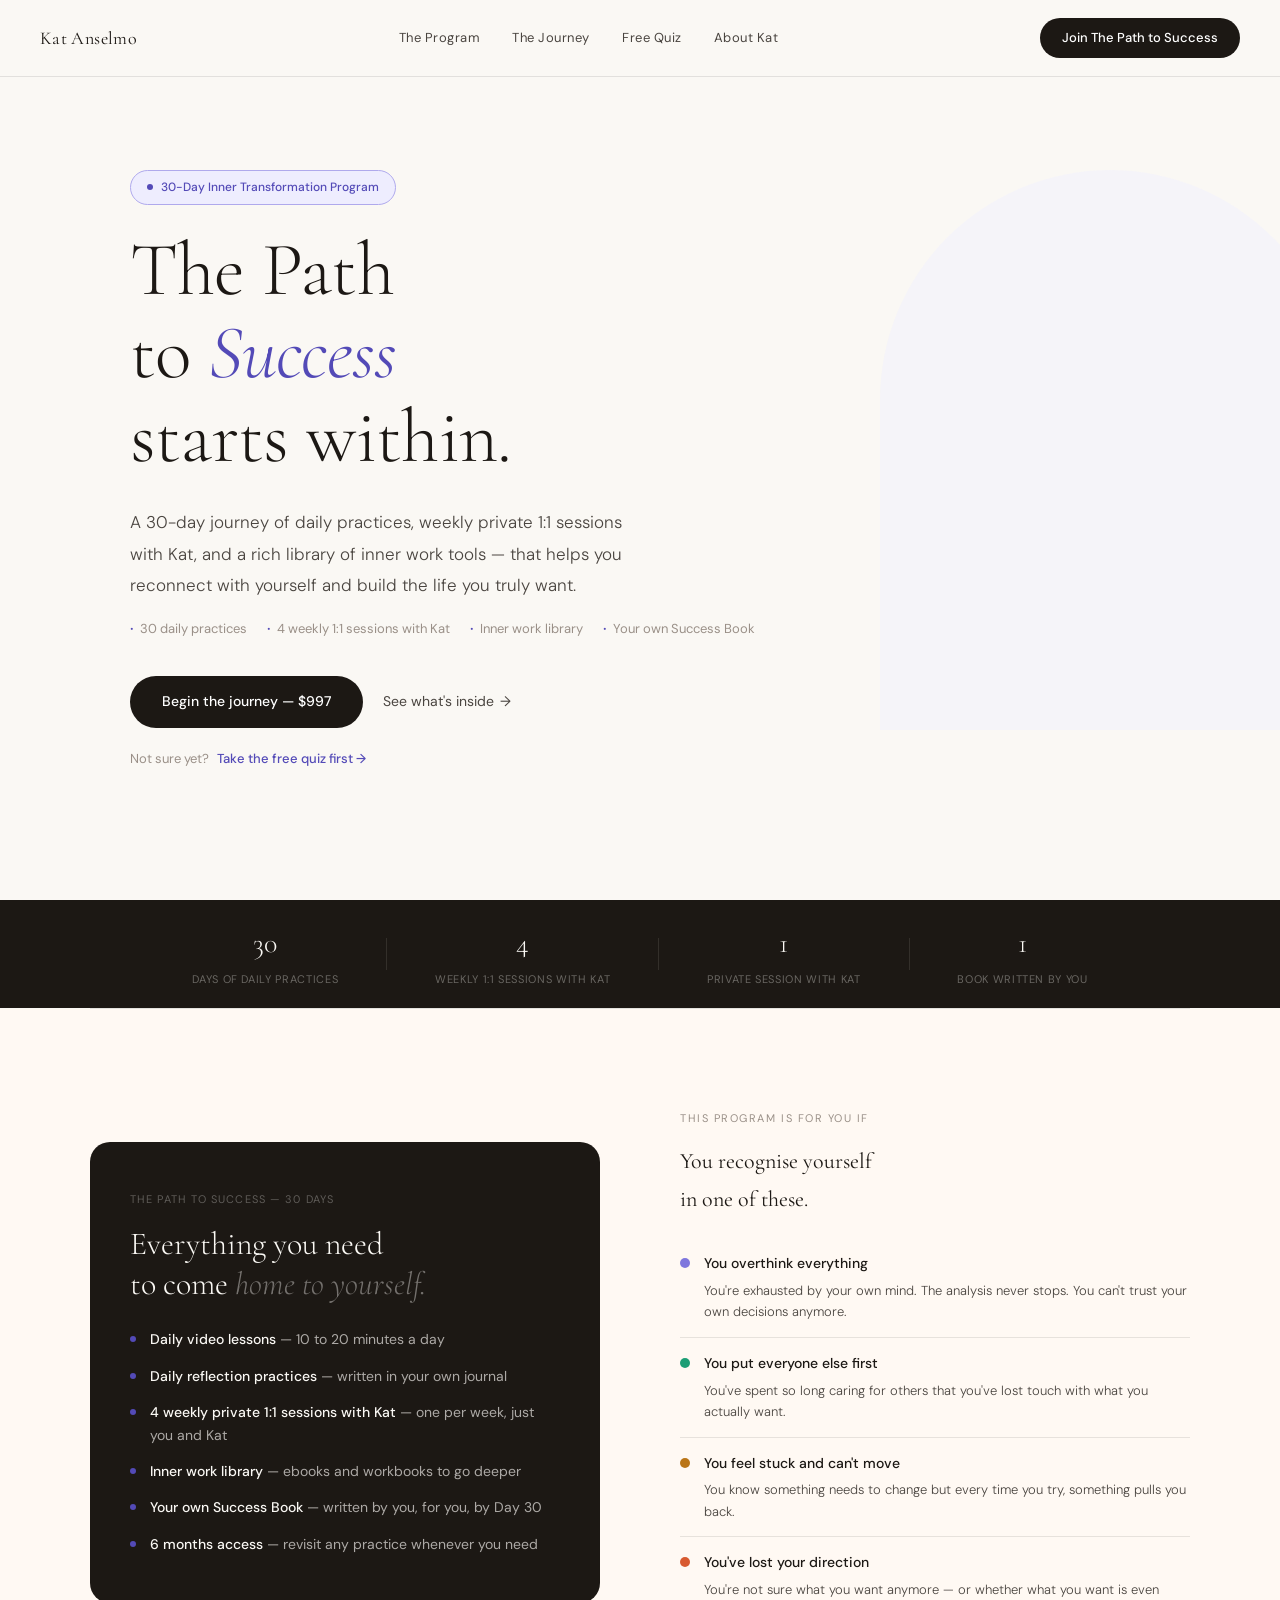
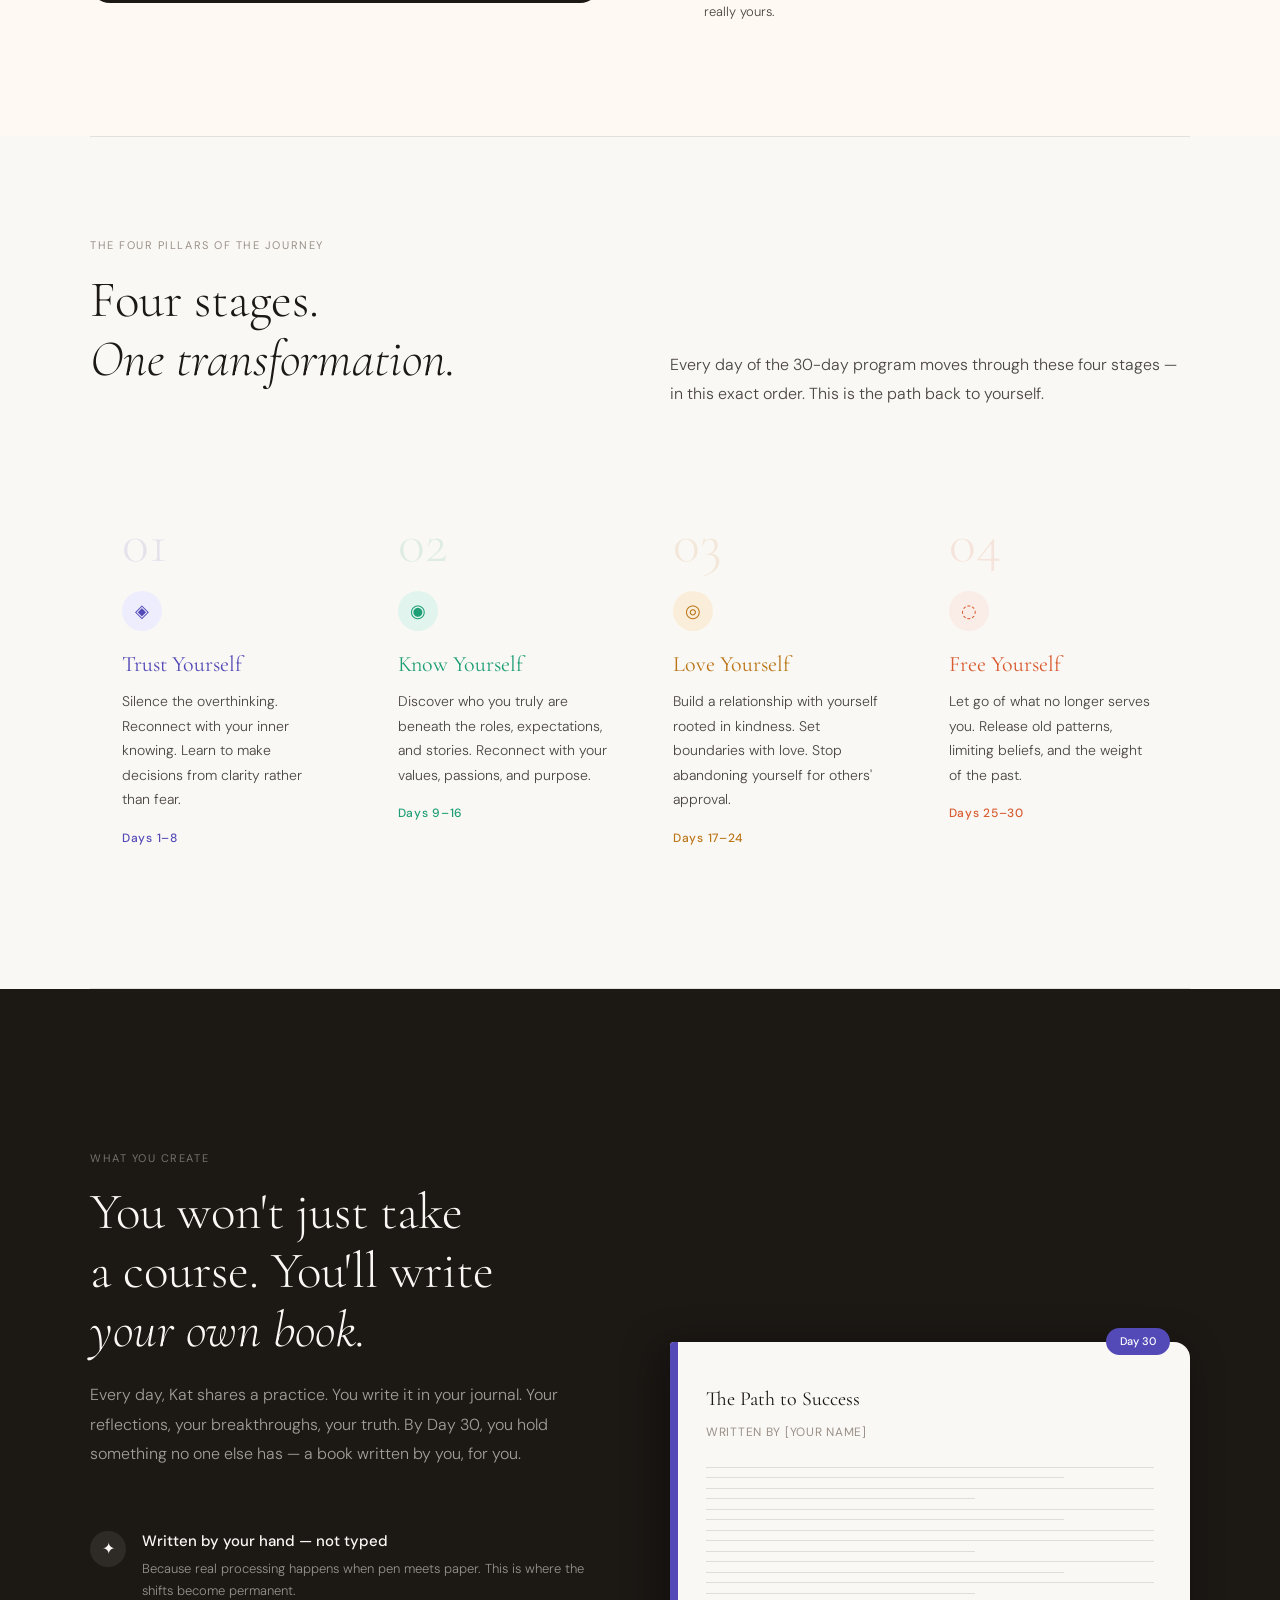
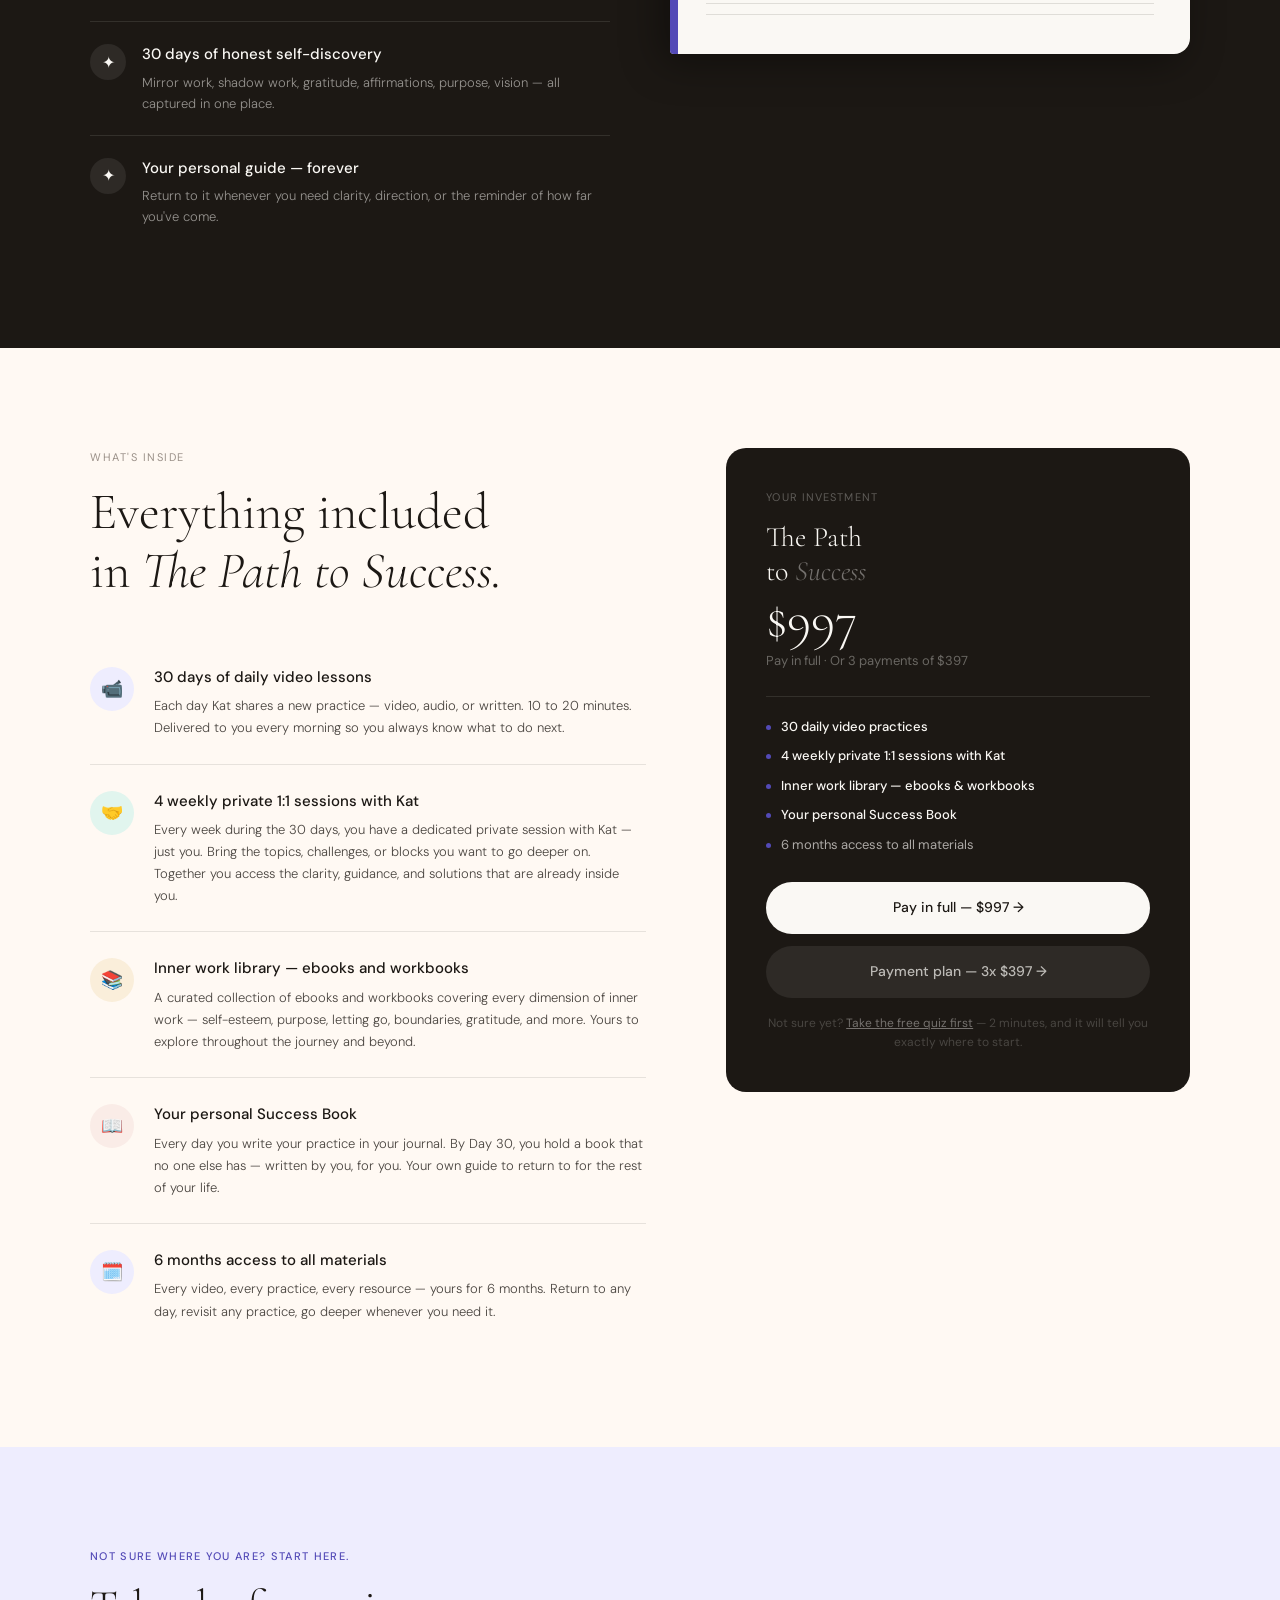
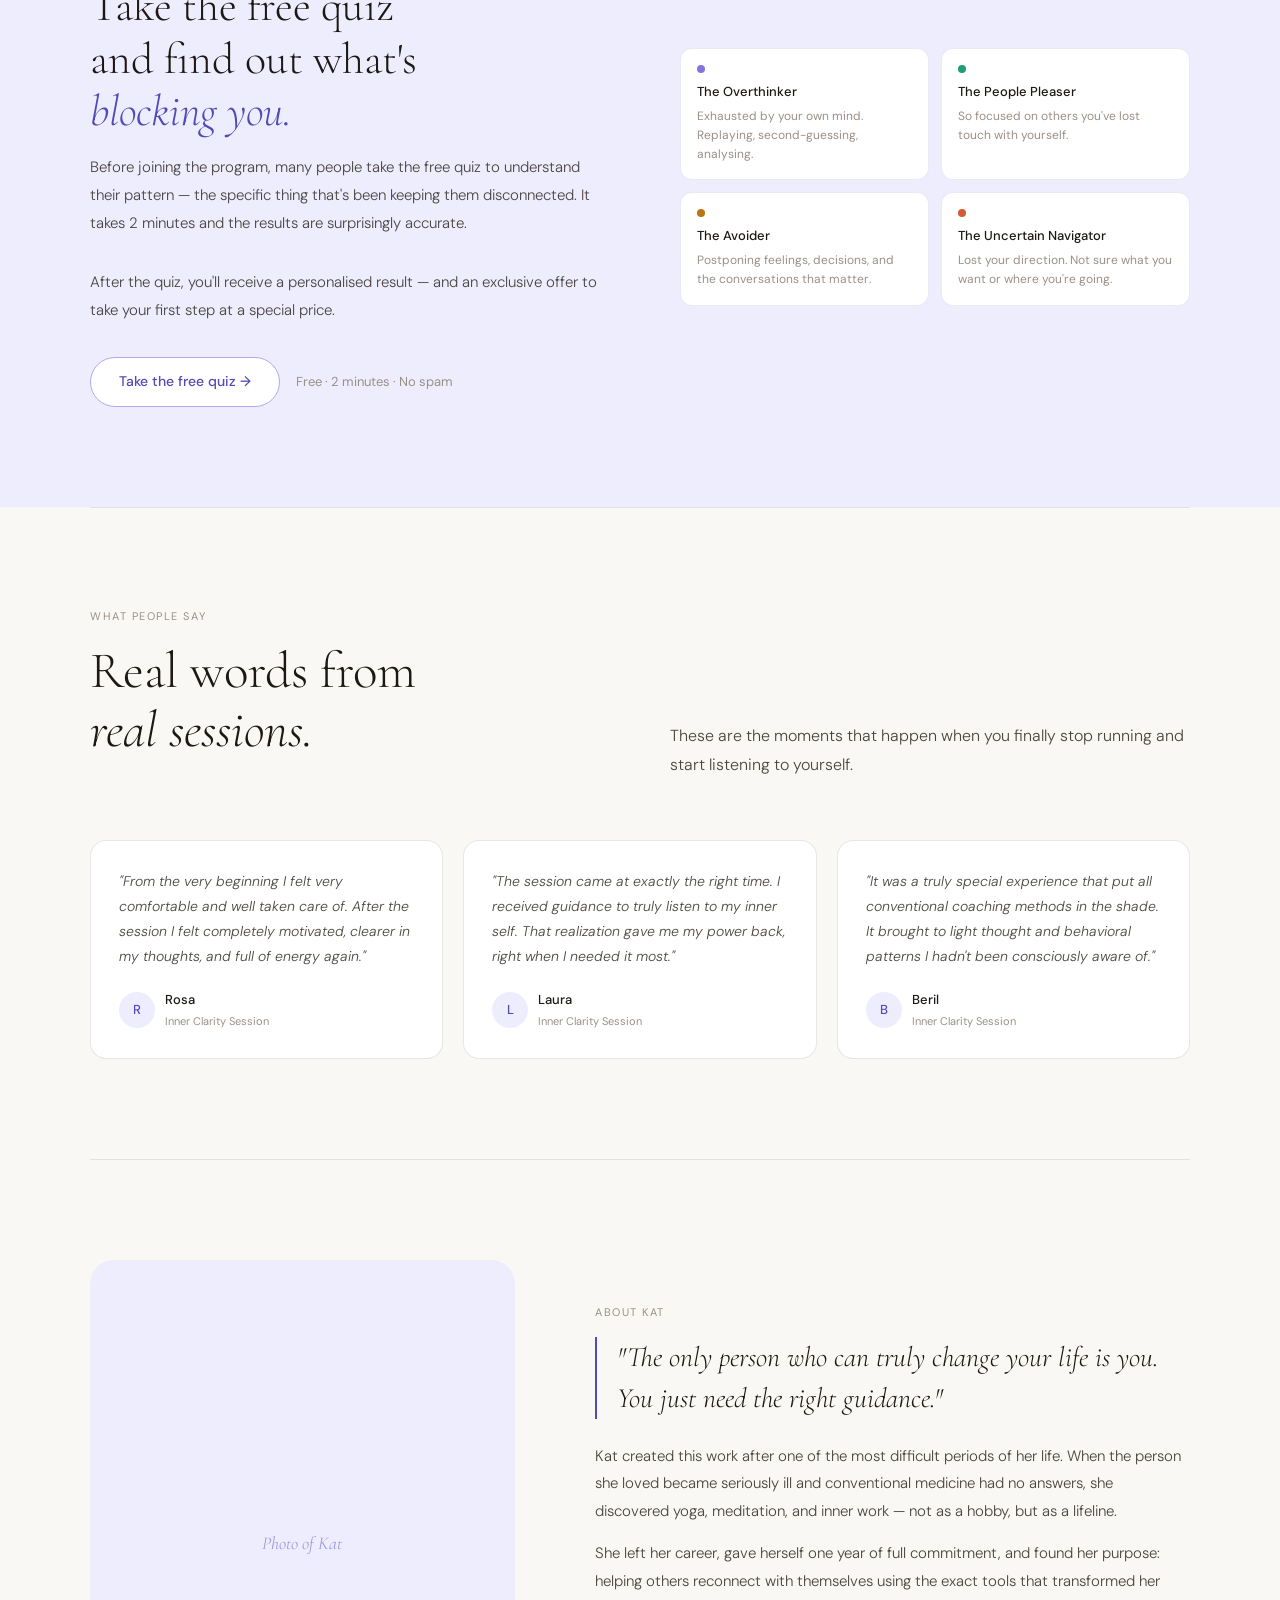
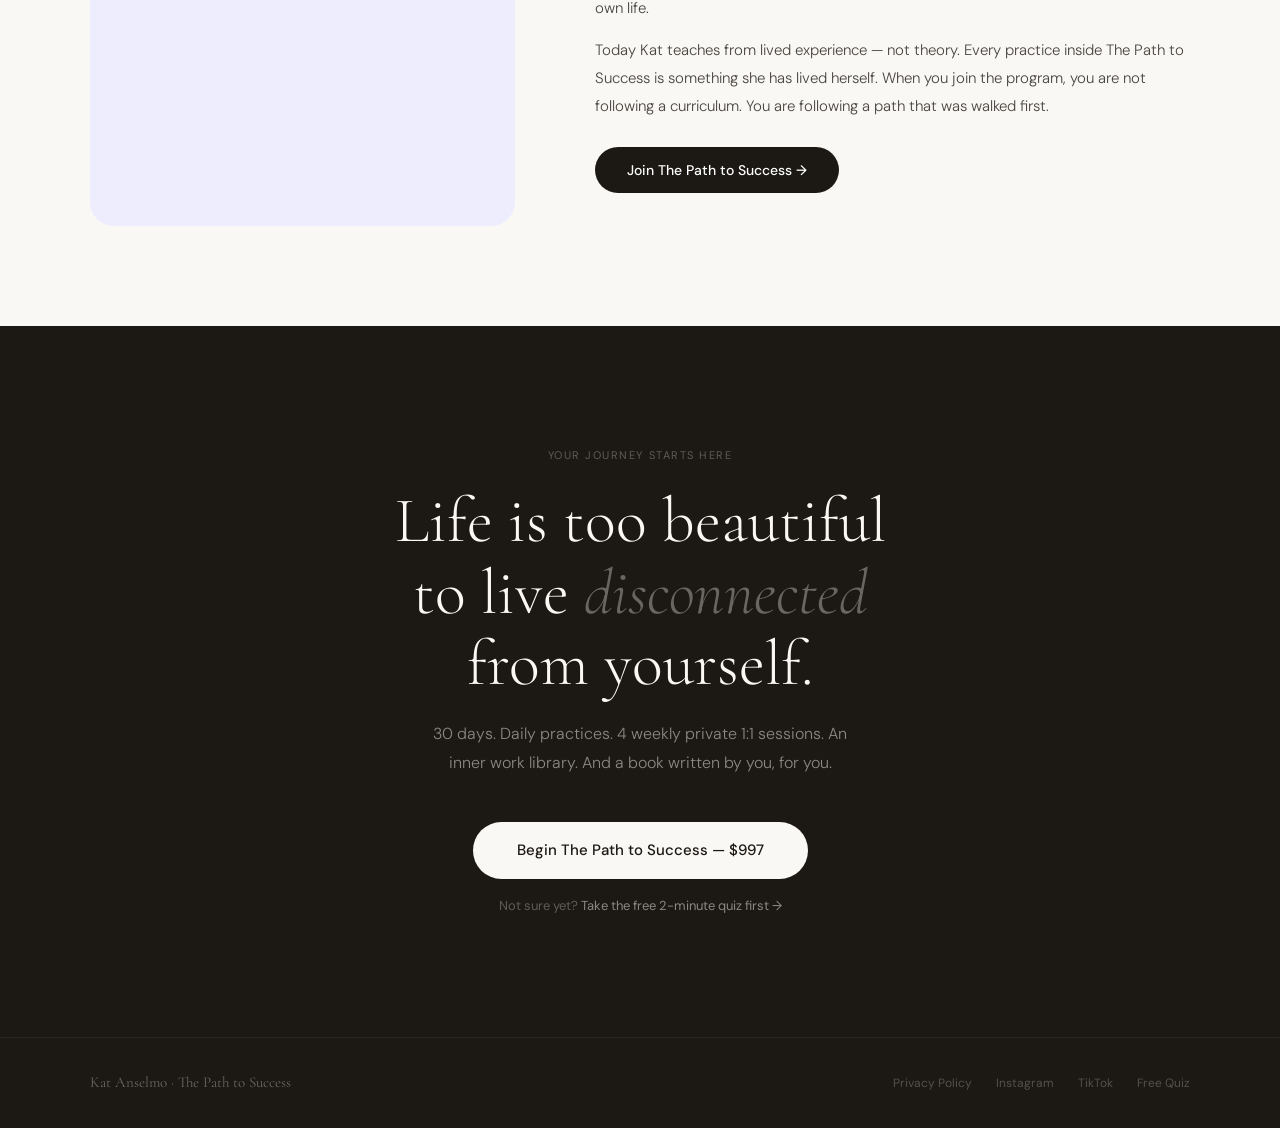
==== Old_index.html @ c8314bc5 "Rename index.html to Old_index.html" ====
<!DOCTYPE html>
<html lang="en">
<head>
<meta charset="utf-8">
<meta name="viewport" content="width=device-width, initial-scale=1">
<title>The Path to Success — 30-Day Inner Journey with Kat</title>
<link href="https://fonts.googleapis.com/css2?family=Cormorant+Garamond:ital,wght@0,300;0,400;0,500;1,300;1,400&family=DM+Sans:wght@300;400;500&display=swap" rel="stylesheet">
<style>
*, *::before, *::after { box-sizing: border-box; margin: 0; padding: 0; }

:root {
  --cream: #faf8f4;
  --warm-white: #fff9f3;
  --dark: #1c1814;
  --mid: #4a4540;
  --muted: #9a9088;
  --purple: #534AB7;
  --purple-light: #EEEDFE;
  --teal: #1D9E75;
  --teal-light: #E1F5EE;
  --amber: #BA7517;
  --amber-light: #FAEEDA;
  --coral: #D85A30;
  --coral-light: #FAECE7;
  --border: rgba(28,24,20,0.1);
  --serif: 'Cormorant Garamond', Georgia, serif;
  --sans: 'DM Sans', sans-serif;
}

html { scroll-behavior: smooth; }
body { font-family: var(--sans); background: var(--cream); color: var(--dark); line-height: 1.7; overflow-x: hidden; }

/* NAV */
nav { position: fixed; top: 0; left: 0; right: 0; z-index: 100; padding: 18px 40px; display: flex; align-items: center; justify-content: space-between; background: rgba(250,248,244,0.94); backdrop-filter: blur(12px); border-bottom: 0.5px solid var(--border); }
.nav-logo { font-family: var(--serif); font-size: 18px; font-weight: 400; color: var(--dark); text-decoration: none; letter-spacing: 0.02em; }
.nav-links { display: flex; align-items: center; gap: 32px; }
.nav-links a { font-size: 13px; color: var(--mid); text-decoration: none; letter-spacing: 0.04em; transition: color 0.2s; }
.nav-links a:hover { color: var(--dark); }
.nav-cta { font-size: 13px; font-weight: 500; color: #fff; background: var(--dark); padding: 9px 22px; border-radius: 50px; text-decoration: none; transition: background 0.2s; }
.nav-cta:hover { background: var(--mid); }

/* HERO — COURSE FIRST */
.hero { min-height: 100vh; display: flex; align-items: center; padding: 120px 40px 80px; max-width: 1100px; margin: 0 auto; position: relative; }
.hero-content { max-width: 640px; }
.hero-eyebrow { font-size: 12px; letter-spacing: 0.12em; text-transform: uppercase; color: var(--muted); margin-bottom: 24px; display: flex; align-items: center; gap: 10px; }
.hero-eyebrow::before { content: ''; display: block; width: 32px; height: 0.5px; background: var(--muted); }
.hero-course-tag { display: inline-flex; align-items: center; gap: 8px; background: var(--purple-light); border: 0.5px solid #AFA9EC; border-radius: 50px; padding: 6px 16px; font-size: 12px; font-weight: 500; color: var(--purple); margin-bottom: 24px; }
.hero-course-tag-dot { width: 6px; height: 6px; border-radius: 50%; background: var(--purple); }
.hero-headline { font-family: var(--serif); font-size: clamp(44px, 6vw, 76px); font-weight: 300; line-height: 1.1; color: var(--dark); margin-bottom: 28px; letter-spacing: -0.01em; }
.hero-headline em { font-style: italic; color: var(--purple); }
.hero-sub { font-size: 17px; color: var(--mid); line-height: 1.85; max-width: 500px; margin-bottom: 16px; font-weight: 300; }
.hero-course-details { display: flex; gap: 20px; flex-wrap: wrap; margin-bottom: 36px; }
.hero-detail { font-size: 13px; color: var(--muted); display: flex; align-items: center; gap: 6px; }
.hero-detail::before { content: '·'; color: var(--purple); font-size: 18px; line-height: 1; }
.hero-actions { display: flex; align-items: center; gap: 20px; flex-wrap: wrap; margin-bottom: 20px; }
.btn-primary { font-size: 14px; font-weight: 500; color: #fff; background: var(--dark); padding: 14px 32px; border-radius: 50px; text-decoration: none; transition: background 0.2s; }
.btn-primary:hover { background: var(--mid); }
.btn-ghost { font-size: 14px; color: var(--mid); text-decoration: none; display: flex; align-items: center; gap: 6px; }
.btn-ghost::after { content: '→'; transition: transform 0.2s; }
.btn-ghost:hover::after { transform: translateX(4px); }
.hero-quiz-nudge { font-size: 13px; color: var(--muted); display: flex; align-items: center; gap: 8px; }
.hero-quiz-nudge a { color: var(--purple); text-decoration: none; font-weight: 500; }
.hero-quiz-nudge a:hover { text-decoration: underline; }
.hero-float { position: absolute; right: -60px; top: 50%; transform: translateY(-50%); width: 460px; height: 560px; background: var(--purple-light); border-radius: 240px 240px 0 0; opacity: 0.4; pointer-events: none; }

/* SECTION BASE */
section { padding: 100px 40px; }
.container { max-width: 1100px; margin: 0 auto; }
.section-eyebrow { font-size: 11px; letter-spacing: 0.14em; text-transform: uppercase; color: var(--muted); margin-bottom: 16px; }
.section-title { font-family: var(--serif); font-size: clamp(32px, 4vw, 52px); font-weight: 300; line-height: 1.15; color: var(--dark); margin-bottom: 20px; }
.section-title em { font-style: italic; }
.section-intro { font-size: 16px; color: var(--mid); line-height: 1.85; max-width: 560px; font-weight: 300; }
.divider { height: 0.5px; background: var(--border); max-width: 1100px; margin: 0 auto; }

/* SOCIAL PROOF BAR */
.proof-bar { background: var(--dark); padding: 20px 40px; }
.proof-bar-inner { max-width: 1100px; margin: 0 auto; display: flex; align-items: center; justify-content: center; gap: 48px; flex-wrap: wrap; }
.proof-item { text-align: center; }
.proof-val { font-family: var(--serif); font-size: 28px; font-weight: 300; color: #faf8f4; }
.proof-label { font-size: 11px; color: rgba(250,248,244,0.35); letter-spacing: 0.06em; text-transform: uppercase; margin-top: 2px; }
.proof-divider { width: 0.5px; height: 32px; background: rgba(250,248,244,0.1); }

/* WHAT IS THE COURSE */
.course-intro { background: var(--warm-white); }
.course-intro-grid { display: grid; grid-template-columns: 1fr 1fr; gap: 80px; align-items: center; }
.course-intro-visual { background: var(--dark); border-radius: 20px; padding: 48px 40px; }
.civ-tag { font-size: 11px; letter-spacing: 0.1em; text-transform: uppercase; color: rgba(250,248,244,0.3); margin-bottom: 16px; }
.civ-title { font-family: var(--serif); font-size: 32px; font-weight: 300; color: #faf8f4; line-height: 1.25; margin-bottom: 24px; }
.civ-title em { font-style: italic; color: rgba(250,248,244,0.4); }
.civ-items { display: flex; flex-direction: column; gap: 14px; }
.civ-item { display: flex; gap: 14px; align-items: flex-start; }
.civ-dot { width: 6px; height: 6px; border-radius: 50%; background: var(--purple); margin-top: 8px; flex-shrink: 0; }
.civ-text { font-size: 14px; color: rgba(250,248,244,0.65); line-height: 1.6; }
.civ-text strong { color: #faf8f4; font-weight: 500; }
.course-intro-content { }
.course-for-title { font-family: var(--serif); font-size: 22px; font-weight: 400; margin-bottom: 20px; }
.for-item { display: flex; gap: 14px; padding: 14px 0; border-bottom: 0.5px solid var(--border); }
.for-item:last-child { border-bottom: none; }
.for-dot { width: 10px; height: 10px; border-radius: 50%; margin-top: 6px; flex-shrink: 0; }
.for-title { font-size: 14px; font-weight: 500; margin-bottom: 4px; }
.for-desc { font-size: 13px; color: var(--mid); line-height: 1.65; font-weight: 300; }

/* PILLARS */
.pillars { }
.pillars-header { display: grid; grid-template-columns: 1fr 1fr; gap: 60px; align-items: end; margin-bottom: 64px; }
.pillars-grid { display: grid; grid-template-columns: repeat(4, 1fr); gap: 2px; }
.pillar { padding: 40px 32px; position: relative; border-top: 2px solid transparent; transition: border-color 0.3s; cursor: default; }
.pillar:hover { border-top-color: currentColor; }
.pillar-number { font-family: var(--serif); font-size: 56px; font-weight: 300; opacity: 0.12; line-height: 1; margin-bottom: 20px; }
.pillar-icon { width: 40px; height: 40px; border-radius: 50%; display: flex; align-items: center; justify-content: center; margin-bottom: 20px; font-size: 18px; }
.pillar-title { font-family: var(--serif); font-size: 22px; font-weight: 400; margin-bottom: 12px; line-height: 1.2; }
.pillar-desc { font-size: 14px; color: var(--mid); line-height: 1.75; margin-bottom: 16px; font-weight: 300; }
.pillar-days { font-size: 12px; letter-spacing: 0.06em; font-weight: 500; }
.p1 { color: var(--purple); } .p1 .pillar-icon { background: var(--purple-light); }
.p2 { color: var(--teal); } .p2 .pillar-icon { background: var(--teal-light); }
.p3 { color: var(--amber); } .p3 .pillar-icon { background: var(--amber-light); }
.p4 { color: var(--coral); } .p4 .pillar-icon { background: var(--coral-light); }

/* JOURNAL */
.journal-section { background: var(--dark); color: var(--cream); }
.journal-section .section-title { color: var(--cream); }
.journal-section .section-intro { color: rgba(250,248,244,0.65); }
.journal-grid { display: grid; grid-template-columns: 1fr 1fr; gap: 60px; align-items: center; margin-top: 60px; }
.journal-book { background: var(--cream); border-radius: 4px 16px 16px 4px; padding: 40px 36px; box-shadow: -8px 8px 40px rgba(0,0,0,0.4); position: relative; }
.journal-book::before { content: ''; position: absolute; left: 0; top: 0; bottom: 0; width: 8px; background: var(--purple); border-radius: 4px 0 0 4px; }
.journal-book-title { font-family: var(--serif); font-size: 20px; color: var(--dark); margin-bottom: 6px; }
.journal-book-sub { font-size: 12px; color: var(--muted); letter-spacing: 0.06em; text-transform: uppercase; margin-bottom: 24px; }
.journal-lines { display: flex; flex-direction: column; gap: 10px; }
.journal-line { height: 0.5px; background: rgba(28,24,20,0.12); }
.journal-line.short { width: 60%; }
.journal-line.medium { width: 80%; }
.journal-day-tag { position: absolute; top: -14px; right: 20px; background: var(--purple); color: #fff; font-size: 11px; font-weight: 500; padding: 4px 14px; border-radius: 20px; }
.journal-feature { display: flex; gap: 16px; padding: 20px 0; border-bottom: 0.5px solid rgba(250,248,244,0.1); }
.journal-feature:last-child { border-bottom: none; }
.journal-feat-icon { width: 36px; height: 36px; border-radius: 50%; background: rgba(250,248,244,0.08); display: flex; align-items: center; justify-content: center; font-size: 16px; flex-shrink: 0; margin-top: 2px; }
.journal-feat-title { font-size: 15px; font-weight: 500; color: var(--cream); margin-bottom: 4px; }
.journal-feat-desc { font-size: 13px; color: rgba(250,248,244,0.55); line-height: 1.65; font-weight: 300; }

/* COURSE DETAILS — MAIN OFFER */
.course-details { background: var(--warm-white); }
.course-details-grid { display: grid; grid-template-columns: 1.2fr 1fr; gap: 80px; align-items: start; }
.course-features { display: flex; flex-direction: column; gap: 0; }
.cf-item { display: flex; gap: 20px; padding: 24px 0; border-bottom: 0.5px solid var(--border); }
.cf-item:last-child { border-bottom: none; }
.cf-icon { width: 44px; height: 44px; border-radius: 50%; display: flex; align-items: center; justify-content: center; font-size: 18px; flex-shrink: 0; margin-top: 2px; }
.cf-title { font-size: 15px; font-weight: 500; margin-bottom: 5px; }
.cf-desc { font-size: 13px; color: var(--mid); line-height: 1.7; font-weight: 300; }
.course-purchase { position: sticky; top: 100px; }
.purchase-card { background: var(--dark); color: #faf8f4; border-radius: 20px; padding: 40px; }
.pc-eyebrow { font-size: 11px; letter-spacing: 0.1em; text-transform: uppercase; color: rgba(250,248,244,0.3); margin-bottom: 14px; }
.pc-name { font-family: var(--serif); font-size: 28px; font-weight: 300; color: #faf8f4; margin-bottom: 6px; line-height: 1.2; }
.pc-name em { font-style: italic; color: rgba(250,248,244,0.4); }
.pc-price { font-family: var(--serif); font-size: 52px; font-weight: 300; color: #faf8f4; line-height: 1; margin-bottom: 4px; }
.pc-price-note { font-size: 13px; color: rgba(250,248,244,0.35); margin-bottom: 24px; }
.pc-divider { height: 0.5px; background: rgba(250,248,244,0.1); margin-bottom: 20px; }
.pc-includes { display: flex; flex-direction: column; gap: 10px; margin-bottom: 28px; }
.pc-item { display: flex; gap: 10px; align-items: flex-start; }
.pc-dot { width: 5px; height: 5px; border-radius: 50%; background: var(--purple); margin-top: 8px; flex-shrink: 0; }
.pc-item-text { font-size: 13px; color: rgba(250,248,244,0.65); line-height: 1.5; }
.pc-item-text strong { color: #faf8f4; font-weight: 500; }
.pc-btn { display: block; text-align: center; font-size: 14px; font-weight: 500; color: var(--dark); background: var(--cream); padding: 14px 20px; border-radius: 50px; text-decoration: none; transition: background 0.2s; margin-bottom: 12px; }
.pc-btn:hover { background: #f0ede8; }
.pc-note { font-size: 12px; color: rgba(250,248,244,0.2); text-align: center; line-height: 1.6; }

/* QUIZ — SUPPORTING ROLE */
.quiz-section { background: var(--purple-light); }
.quiz-inner { display: grid; grid-template-columns: 1fr 1fr; gap: 80px; align-items: center; }
.quiz-content { }
.quiz-tag { font-size: 11px; letter-spacing: 0.12em; text-transform: uppercase; color: var(--purple); font-weight: 500; margin-bottom: 14px; }
.quiz-title { font-family: var(--serif); font-size: clamp(28px, 3.5vw, 44px); font-weight: 300; line-height: 1.2; color: var(--dark); margin-bottom: 16px; }
.quiz-title em { font-style: italic; color: var(--purple); }
.quiz-desc { font-size: 15px; color: var(--mid); line-height: 1.85; font-weight: 300; margin-bottom: 32px; }
.quiz-types { display: grid; grid-template-columns: 1fr 1fr; gap: 12px; }
.quiz-type { background: #fff; border-radius: 12px; padding: 16px; border: 0.5px solid rgba(83,74,183,0.12); }
.qt-dot { width: 8px; height: 8px; border-radius: 50%; margin-bottom: 8px; }
.qt-title { font-size: 13px; font-weight: 500; margin-bottom: 4px; }
.qt-desc { font-size: 12px; color: var(--muted); line-height: 1.55; }
.quiz-cta-row { display: flex; align-items: center; gap: 16px; margin-top: 32px; flex-wrap: wrap; }
.btn-quiz { font-size: 14px; font-weight: 500; color: var(--purple); background: #fff; padding: 12px 28px; border-radius: 50px; text-decoration: none; border: 0.5px solid #AFA9EC; transition: background 0.2s; }
.btn-quiz:hover { background: var(--purple-light); }
.quiz-note { font-size: 13px; color: var(--muted); }

/* TESTIMONIALS */
.testimonials { }
.testi-header { display: grid; grid-template-columns: 1fr 1fr; gap: 60px; align-items: end; margin-bottom: 60px; }
.testi-grid { display: grid; grid-template-columns: repeat(3, 1fr); gap: 20px; }
.testi { background: #fff; border-radius: 16px; padding: 28px; border: 0.5px solid var(--border); }
.testi-text { font-size: 14px; color: var(--mid); line-height: 1.8; font-weight: 300; margin-bottom: 20px; font-style: italic; }
.testi-author { display: flex; align-items: center; gap: 10px; }
.testi-avatar { width: 36px; height: 36px; border-radius: 50%; background: var(--purple-light); display: flex; align-items: center; justify-content: center; font-size: 13px; font-weight: 500; color: var(--purple); flex-shrink: 0; }
.testi-name { font-size: 13px; font-weight: 500; color: var(--dark); }
.testi-detail { font-size: 11px; color: var(--muted); }

/* ABOUT */
.about-grid { display: grid; grid-template-columns: 1fr 1.4fr; gap: 80px; align-items: center; }
.about-img-placeholder { background: var(--purple-light); border-radius: 24px; aspect-ratio: 3/4; display: flex; align-items: center; justify-content: center; }
.about-img-text { font-family: var(--serif); font-size: 18px; color: var(--purple); opacity: 0.5; font-style: italic; }
.about-quote { font-family: var(--serif); font-size: clamp(20px, 2.5vw, 28px); font-weight: 300; font-style: italic; line-height: 1.45; color: var(--dark); margin-bottom: 24px; padding-left: 20px; border-left: 2px solid var(--purple); }
.about-body { font-size: 15px; color: var(--mid); line-height: 1.85; font-weight: 300; margin-bottom: 14px; }

/* FINAL CTA */
.final-cta { background: var(--dark); text-align: center; padding: 120px 40px; }
.final-cta-eyebrow { font-size: 11px; letter-spacing: 0.14em; text-transform: uppercase; color: rgba(250,248,244,0.3); margin-bottom: 20px; }
.final-cta-title { font-family: var(--serif); font-size: clamp(36px, 5vw, 68px); font-weight: 300; line-height: 1.12; color: var(--cream); margin-bottom: 20px; }
.final-cta-title em { font-style: italic; color: rgba(250,248,244,0.35); }
.final-cta-sub { font-size: 16px; color: rgba(250,248,244,0.5); max-width: 440px; margin: 0 auto 44px; line-height: 1.8; font-weight: 300; }
.btn-cream { display: inline-block; font-size: 15px; font-weight: 500; color: var(--dark); background: var(--cream); padding: 16px 44px; border-radius: 50px; text-decoration: none; transition: background 0.2s; }
.btn-cream:hover { background: #f0ede8; }
.final-quiz-link { font-size: 13px; color: rgba(250,248,244,0.3); margin-top: 16px; }
.final-quiz-link a { color: rgba(250,248,244,0.5); text-decoration: none; }
.final-quiz-link a:hover { color: rgba(250,248,244,0.7); }

/* FOOTER */
footer { background: var(--dark); border-top: 0.5px solid rgba(250,248,244,0.06); padding: 32px 40px; }
.footer-inner { max-width: 1100px; margin: 0 auto; display: flex; align-items: center; justify-content: space-between; flex-wrap: wrap; gap: 16px; }
.footer-logo { font-family: var(--serif); font-size: 15px; color: rgba(250,248,244,0.35); }
.footer-links { display: flex; gap: 24px; }
.footer-links a { font-size: 12px; color: rgba(250,248,244,0.25); text-decoration: none; transition: color 0.2s; }
.footer-links a:hover { color: rgba(250,248,244,0.5); }

/* ANIMATIONS */
@keyframes fadeUp { from { opacity: 0; transform: translateY(20px); } to { opacity: 1; transform: translateY(0); } }
.hero-course-tag { animation: fadeUp 0.5s ease 0.1s both; }
.hero-headline { animation: fadeUp 0.6s ease 0.2s both; }
.hero-sub { animation: fadeUp 0.6s ease 0.3s both; }
.hero-course-details { animation: fadeUp 0.6s ease 0.35s both; }
.hero-actions { animation: fadeUp 0.6s ease 0.4s both; }
.hero-quiz-nudge { animation: fadeUp 0.6s ease 0.45s both; }

@media (max-width: 900px) {
  nav { padding: 14px 20px; }
  .nav-links { display: none; }
  section { padding: 70px 20px; }
  .hero { padding: 100px 20px 60px; }
  .hero-float { display: none; }
  .course-intro-grid, .journal-grid, .pillars-header, .course-details-grid, .quiz-inner, .testi-header, .about-grid { grid-template-columns: 1fr; gap: 40px; }
  .pillars-grid { grid-template-columns: 1fr 1fr; }
  .testi-grid { grid-template-columns: 1fr; }
  .course-purchase { position: static; }
  .proof-bar-inner { gap: 24px; }
  .proof-divider { display: none; }
}
</style>
</head>
<body>

<!-- NAV -->
<nav>
  <a href="#" class="nav-logo">Kat Anselmo</a>
  <div class="nav-links">
    <a href="#course">The Program</a>
    <a href="#pillars">The Journey</a>
    <a href="#quiz">Free Quiz</a>
    <a href="#about">About Kat</a>
  </div>
  <a href="https://payhip.com/b/zwPqE" class="nav-cta">Join The Path to Success</a>
</nav>

<!-- HERO — COURSE IS THE STAR -->
<section style="padding:0; position:relative; overflow:hidden;">
  <div class="hero-float"></div>
  <div class="hero">
    <div class="hero-content">
      <div class="hero-course-tag">
        <div class="hero-course-tag-dot"></div>
        30-Day Inner Transformation Program
      </div>
      <h1 class="hero-headline">
        The Path<br>to <em>Success</em><br>starts within.
      </h1>
      <p class="hero-sub">A 30-day journey of daily practices, weekly private 1:1 sessions with Kat, and a rich library of inner work tools — that helps you reconnect with yourself and build the life you truly want.</p>
      <div class="hero-course-details">
        <span class="hero-detail">30 daily practices</span>
        <span class="hero-detail">4 weekly 1:1 sessions with Kat</span>
        <span class="hero-detail">Inner work library</span>
        <span class="hero-detail">Your own Success Book</span>
      </div>
      <div class="hero-actions">
        <a href="https://payhip.com/b/zwPqE" class="btn-primary">Begin the journey — $997</a>
        <a href="#course" class="btn-ghost">See what's inside</a>
      </div>
      <div class="hero-quiz-nudge">
        Not sure yet? <a href="https://www.KatsYoga.com/quiz">Take the free quiz first →</a>
      </div>
    </div>
  </div>
</section>

<!-- SOCIAL PROOF BAR -->
<div class="proof-bar">
  <div class="proof-bar-inner">
    <div class="proof-item">
      <div class="proof-val">30</div>
      <div class="proof-label">Days of daily practices</div>
    </div>
    <div class="proof-divider"></div>
    <div class="proof-item">
      <div class="proof-val">4</div>
      <div class="proof-label">Weekly 1:1 sessions with Kat</div>
    </div>
    <div class="proof-divider"></div>
    <div class="proof-item">
      <div class="proof-val">1</div>
      <div class="proof-label">Private session with Kat</div>
    </div>
    <div class="proof-divider"></div>
    <div class="proof-item">
      <div class="proof-val">1</div>
      <div class="proof-label">Book written by you</div>
    </div>
  </div>
</div>

<div class="divider"></div>

<!-- WHAT IS THIS COURSE -->
<section class="course-intro" id="course">
  <div class="container">
    <div class="course-intro-grid">
      <div class="course-intro-visual">
        <div class="civ-tag">The Path to Success — 30 days</div>
        <div class="civ-title">Everything you need<br>to come <em>home to yourself.</em></div>
        <div class="civ-items">
          <div class="civ-item"><div class="civ-dot"></div><div class="civ-text"><strong>Daily video lessons</strong> — 10 to 20 minutes a day</div></div>
          <div class="civ-item"><div class="civ-dot"></div><div class="civ-text"><strong>Daily reflection practices</strong> — written in your own journal</div></div>
          <div class="civ-item"><div class="civ-dot"></div><div class="civ-text"><strong>4 weekly private 1:1 sessions with Kat</strong> — one per week, just you and Kat</div></div>
          <div class="civ-item"><div class="civ-dot"></div><div class="civ-text"><strong>Inner work library</strong> — ebooks and workbooks to go deeper</div></div>
          <div class="civ-item"><div class="civ-dot"></div><div class="civ-text"><strong>Your own Success Book</strong> — written by you, for you, by Day 30</div></div>
          <div class="civ-item"><div class="civ-dot"></div><div class="civ-text"><strong>6 months access</strong> — revisit any practice whenever you need</div></div>
        </div>
      </div>
      <div class="course-intro-content">
        <div class="section-eyebrow">This program is for you if</div>
        <div class="course-for-title">You recognise yourself<br>in one of these.</div>
        <div class="for-item">
          <div class="for-dot" style="background:#7F77DD"></div>
          <div>
            <div class="for-title">You overthink everything</div>
            <div class="for-desc">You're exhausted by your own mind. The analysis never stops. You can't trust your own decisions anymore.</div>
          </div>
        </div>
        <div class="for-item">
          <div class="for-dot" style="background:#1D9E75"></div>
          <div>
            <div class="for-title">You put everyone else first</div>
            <div class="for-desc">You've spent so long caring for others that you've lost touch with what you actually want.</div>
          </div>
        </div>
        <div class="for-item">
          <div class="for-dot" style="background:#BA7517"></div>
          <div>
            <div class="for-title">You feel stuck and can't move</div>
            <div class="for-desc">You know something needs to change but every time you try, something pulls you back.</div>
          </div>
        </div>
        <div class="for-item">
          <div class="for-dot" style="background:#D85A30"></div>
          <div>
            <div class="for-title">You've lost your direction</div>
            <div class="for-desc">You're not sure what you want anymore — or whether what you want is even really yours.</div>
          </div>
        </div>
      </div>
    </div>
  </div>
</section>

<div class="divider"></div>

<!-- PILLARS -->
<section id="pillars">
  <div class="container">
    <div class="pillars-header">
      <div>
        <div class="section-eyebrow">The four pillars of the journey</div>
        <h2 class="section-title">Four stages.<br><em>One transformation.</em></h2>
      </div>
      <p class="section-intro">Every day of the 30-day program moves through these four stages — in this exact order. This is the path back to yourself.</p>
    </div>
    <div class="pillars-grid">
      <div class="pillar p1">
        <div class="pillar-number">01</div>
        <div class="pillar-icon">◈</div>
        <h3 class="pillar-title">Trust Yourself</h3>
        <p class="pillar-desc">Silence the overthinking. Reconnect with your inner knowing. Learn to make decisions from clarity rather than fear.</p>
        <div class="pillar-days">Days 1–8</div>
      </div>
      <div class="pillar p2">
        <div class="pillar-number">02</div>
        <div class="pillar-icon">◉</div>
        <h3 class="pillar-title">Know Yourself</h3>
        <p class="pillar-desc">Discover who you truly are beneath the roles, expectations, and stories. Reconnect with your values, passions, and purpose.</p>
        <div class="pillar-days">Days 9–16</div>
      </div>
      <div class="pillar p3">
        <div class="pillar-number">03</div>
        <div class="pillar-icon">◎</div>
        <h3 class="pillar-title">Love Yourself</h3>
        <p class="pillar-desc">Build a relationship with yourself rooted in kindness. Set boundaries with love. Stop abandoning yourself for others' approval.</p>
        <div class="pillar-days">Days 17–24</div>
      </div>
      <div class="pillar p4">
        <div class="pillar-number">04</div>
        <div class="pillar-icon">◌</div>
        <h3 class="pillar-title">Free Yourself</h3>
        <p class="pillar-desc">Let go of what no longer serves you. Release old patterns, limiting beliefs, and the weight of the past.</p>
        <div class="pillar-days">Days 25–30</div>
      </div>
    </div>
  </div>
</section>

<div class="divider"></div>

<!-- JOURNAL SECTION -->
<section class="journal-section">
  <div class="container">
    <div class="journal-grid">
      <div class="journal-content">
        <div class="section-eyebrow" style="color:rgba(250,248,244,0.4)">What you create</div>
        <h2 class="section-title">You won't just take<br>a course. You'll write<br><em>your own book.</em></h2>
        <p class="section-intro" style="color:rgba(250,248,244,0.6); margin-bottom:40px;">Every day, Kat shares a practice. You write it in your journal. Your reflections, your breakthroughs, your truth. By Day 30, you hold something no one else has — a book written by you, for you.</p>
        <div class="journal-feature">
          <div class="journal-feat-icon">✦</div>
          <div>
            <div class="journal-feat-title">Written by your hand — not typed</div>
            <div class="journal-feat-desc">Because real processing happens when pen meets paper. This is where the shifts become permanent.</div>
          </div>
        </div>
        <div class="journal-feature">
          <div class="journal-feat-icon">✦</div>
          <div>
            <div class="journal-feat-title">30 days of honest self-discovery</div>
            <div class="journal-feat-desc">Mirror work, shadow work, gratitude, affirmations, purpose, vision — all captured in one place.</div>
          </div>
        </div>
        <div class="journal-feature">
          <div class="journal-feat-icon">✦</div>
          <div>
            <div class="journal-feat-title">Your personal guide — forever</div>
            <div class="journal-feat-desc">Return to it whenever you need clarity, direction, or the reminder of how far you've come.</div>
          </div>
        </div>
      </div>
      <div class="journal-visual">
        <div class="journal-book">
          <div class="journal-day-tag">Day 30</div>
          <div class="journal-book-title">The Path to Success</div>
          <div class="journal-book-sub">Written by [your name]</div>
          <div class="journal-lines">
            <div class="journal-line"></div>
            <div class="journal-line medium"></div>
            <div class="journal-line"></div>
            <div class="journal-line short"></div>
            <div class="journal-line"></div>
            <div class="journal-line medium"></div>
            <div class="journal-line"></div>
            <div class="journal-line"></div>
            <div class="journal-line short"></div>
            <div class="journal-line"></div>
            <div class="journal-line medium"></div>
            <div class="journal-line"></div>
            <div class="journal-line short"></div>
            <div class="journal-line"></div>
            <div class="journal-line"></div>
          </div>
        </div>
      </div>
    </div>
  </div>
</section>

<div class="divider"></div>

<!-- COURSE DETAILS + PURCHASE -->
<section class="course-details">
  <div class="container">
    <div class="course-details-grid">
      <div>
        <div class="section-eyebrow">What's inside</div>
        <h2 class="section-title">Everything included<br>in <em>The Path to Success.</em></h2>
        <div class="course-features" style="margin-top:40px;">
          <div class="cf-item">
            <div class="cf-icon" style="background:var(--purple-light);">📹</div>
            <div>
              <div class="cf-title">30 days of daily video lessons</div>
              <div class="cf-desc">Each day Kat shares a new practice — video, audio, or written. 10 to 20 minutes. Delivered to you every morning so you always know what to do next.</div>
            </div>
          </div>
          <div class="cf-item">
            <div class="cf-icon" style="background:var(--teal-light);">🤝</div>
            <div>
              <div class="cf-title">4 weekly private 1:1 sessions with Kat</div>
              <div class="cf-desc">Every week during the 30 days, you have a dedicated private session with Kat — just you. Bring the topics, challenges, or blocks you want to go deeper on. Together you access the clarity, guidance, and solutions that are already inside you.</div>
            </div>
          </div>
          <div class="cf-item">
            <div class="cf-icon" style="background:var(--amber-light);">📚</div>
            <div>
              <div class="cf-title">Inner work library — ebooks and workbooks</div>
              <div class="cf-desc">A curated collection of ebooks and workbooks covering every dimension of inner work — self-esteem, purpose, letting go, boundaries, gratitude, and more. Yours to explore throughout the journey and beyond.</div>
            </div>
          </div>
          <div class="cf-item">
            <div class="cf-icon" style="background:var(--coral-light);">📖</div>
            <div>
              <div class="cf-title">Your personal Success Book</div>
              <div class="cf-desc">Every day you write your practice in your journal. By Day 30, you hold a book that no one else has — written by you, for you. Your own guide to return to for the rest of your life.</div>
            </div>
          </div>
          <div class="cf-item">
            <div class="cf-icon" style="background:var(--purple-light);">🗓️</div>
            <div>
              <div class="cf-title">6 months access to all materials</div>
              <div class="cf-desc">Every video, every practice, every resource — yours for 6 months. Return to any day, revisit any practice, go deeper whenever you need it.</div>
            </div>
          </div>
        </div>
      </div>
      <div class="course-purchase">
        <div class="purchase-card">
          <div class="pc-eyebrow">Your investment</div>
          <div class="pc-name">The Path<br>to <em>Success</em></div>
          <div class="pc-price">$997</div>
          <div class="pc-price-note">Pay in full · Or 3 payments of $397</div>
          <div class="pc-divider"></div>
          <div class="pc-includes">
            <div class="pc-item"><div class="pc-dot"></div><div class="pc-item-text"><strong>30 daily video practices</strong></div></div>
            <div class="pc-item"><div class="pc-dot"></div><div class="pc-item-text"><strong>4 weekly private 1:1 sessions with Kat</strong></div></div>
            <div class="pc-item"><div class="pc-dot"></div><div class="pc-item-text"><strong>Inner work library — ebooks &amp; workbooks</strong></div></div>
            <div class="pc-item"><div class="pc-dot"></div><div class="pc-item-text"><strong>Your personal Success Book</strong></div></div>
            <div class="pc-item"><div class="pc-dot"></div><div class="pc-item-text">6 months access to all materials</div></div>
          </div>
          <a href="https://payhip.com/b/zwPqE" class="pc-btn">Pay in full — $997 →</a>
          <a href="https://payhip.com/b/zwPqE" class="pc-btn" style="background:rgba(250,248,244,0.08); color:rgba(250,248,244,0.7); margin-bottom:16px;">Payment plan — 3x $397 →</a>
          <div class="pc-note">Not sure yet? <a href="https://www.KatsYoga.com/quiz" style="color:rgba(250,248,244,0.4); text-decoration:underline;">Take the free quiz first</a> — 2 minutes, and it will tell you exactly where to start.</div>
        </div>
      </div>
    </div>
  </div>
</section>

<div class="divider"></div>

<!-- QUIZ — SUPPORTING ROLE -->
<section class="quiz-section" id="quiz">
  <div class="container">
    <div class="quiz-inner">
      <div class="quiz-content">
        <div class="quiz-tag">Not sure where you are? Start here.</div>
        <h2 class="quiz-title">Take the free quiz<br>and find out what's<br><em>blocking you.</em></h2>
        <p class="quiz-desc">Before joining the program, many people take the free quiz to understand their pattern — the specific thing that's been keeping them disconnected. It takes 2 minutes and the results are surprisingly accurate.</p>
        <p class="quiz-desc" style="margin-bottom:0;">After the quiz, you'll receive a personalised result — and an exclusive offer to take your first step at a special price.</p>
        <div class="quiz-cta-row">
          <a href="https://www.KatsYoga.com/quiz" class="btn-quiz">Take the free quiz →</a>
          <span class="quiz-note">Free · 2 minutes · No spam</span>
        </div>
      </div>
      <div class="quiz-types">
        <div class="quiz-type">
          <div class="qt-dot" style="background:#7F77DD"></div>
          <div class="qt-title">The Overthinker</div>
          <div class="qt-desc">Exhausted by your own mind. Replaying, second-guessing, analysing.</div>
        </div>
        <div class="quiz-type">
          <div class="qt-dot" style="background:#1D9E75"></div>
          <div class="qt-title">The People Pleaser</div>
          <div class="qt-desc">So focused on others you've lost touch with yourself.</div>
        </div>
        <div class="quiz-type">
          <div class="qt-dot" style="background:#BA7517"></div>
          <div class="qt-title">The Avoider</div>
          <div class="qt-desc">Postponing feelings, decisions, and the conversations that matter.</div>
        </div>
        <div class="quiz-type">
          <div class="qt-dot" style="background:#D85A30"></div>
          <div class="qt-title">The Uncertain Navigator</div>
          <div class="qt-desc">Lost your direction. Not sure what you want or where you're going.</div>
        </div>
      </div>
    </div>
  </div>
</section>

<div class="divider"></div>

<!-- TESTIMONIALS -->
<section>
  <div class="container">
    <div class="testi-header">
      <div>
        <div class="section-eyebrow">What people say</div>
        <h2 class="section-title">Real words from<br><em>real sessions.</em></h2>
      </div>
      <p class="section-intro">These are the moments that happen when you finally stop running and start listening to yourself.</p>
    </div>
    <div class="testi-grid">
      <div class="testi">
        <div class="testi-text">"From the very beginning I felt very comfortable and well taken care of. After the session I felt completely motivated, clearer in my thoughts, and full of energy again."</div>
        <div class="testi-author">
          <div class="testi-avatar">R</div>
          <div>
            <div class="testi-name">Rosa</div>
            <div class="testi-detail">Inner Clarity Session</div>
          </div>
        </div>
      </div>
      <div class="testi">
        <div class="testi-text">"The session came at exactly the right time. I received guidance to truly listen to my inner self. That realization gave me my power back, right when I needed it most."</div>
        <div class="testi-author">
          <div class="testi-avatar">L</div>
          <div>
            <div class="testi-name">Laura</div>
            <div class="testi-detail">Inner Clarity Session</div>
          </div>
        </div>
      </div>
      <div class="testi">
        <div class="testi-text">"It was a truly special experience that put all conventional coaching methods in the shade. It brought to light thought and behavioral patterns I hadn't been consciously aware of."</div>
        <div class="testi-author">
          <div class="testi-avatar">B</div>
          <div>
            <div class="testi-name">Beril</div>
            <div class="testi-detail">Inner Clarity Session</div>
          </div>
        </div>
      </div>
    </div>
  </div>
</section>

<div class="divider"></div>

<!-- ABOUT -->
<section id="about">
  <div class="container">
    <div class="about-grid">
      <div class="about-img-placeholder">
        <span class="about-img-text">Photo of Kat</span>
      </div>
      <div>
        <div class="section-eyebrow">About Kat</div>
        <blockquote class="about-quote">"The only person who can truly change your life is you. You just need the right guidance."</blockquote>
        <p class="about-body">Kat created this work after one of the most difficult periods of her life. When the person she loved became seriously ill and conventional medicine had no answers, she discovered yoga, meditation, and inner work — not as a hobby, but as a lifeline.</p>
        <p class="about-body">She left her career, gave herself one year of full commitment, and found her purpose: helping others reconnect with themselves using the exact tools that transformed her own life.</p>
        <p class="about-body" style="margin-bottom:36px;">Today Kat teaches from lived experience — not theory. Every practice inside The Path to Success is something she has lived herself. When you join the program, you are not following a curriculum. You are following a path that was walked first.</p>
        <a href="https://payhip.com/b/zwPqE" class="btn-primary">Join The Path to Success →</a>
      </div>
    </div>
  </div>
</section>

<!-- FINAL CTA -->
<section class="final-cta">
  <div class="final-cta-eyebrow">Your journey starts here</div>
  <h2 class="final-cta-title">Life is too beautiful<br>to live <em>disconnected</em><br>from yourself.</h2>
  <p class="final-cta-sub">30 days. Daily practices. 4 weekly private 1:1 sessions. An inner work library. And a book written by you, for you.</p>
  <a href="https://payhip.com/b/zwPqE" class="btn-cream">Begin The Path to Success — $997</a>
  <p class="final-quiz-link">Not sure yet? <a href="https://www.KatsYoga.com/quiz">Take the free 2-minute quiz first →</a></p>
</section>

<!-- FOOTER -->
<footer>
  <div class="footer-inner">
    <div class="footer-logo">Kat Anselmo · The Path to Success</div>
    <div class="footer-links">
      <a href="#">Privacy Policy</a>
      <a href="#">Instagram</a>
      <a href="#">TikTok</a>
      <a href="https://www.KatsYoga.com/quiz">Free Quiz</a>
    </div>
  </div>
</footer>

</body>
</html>
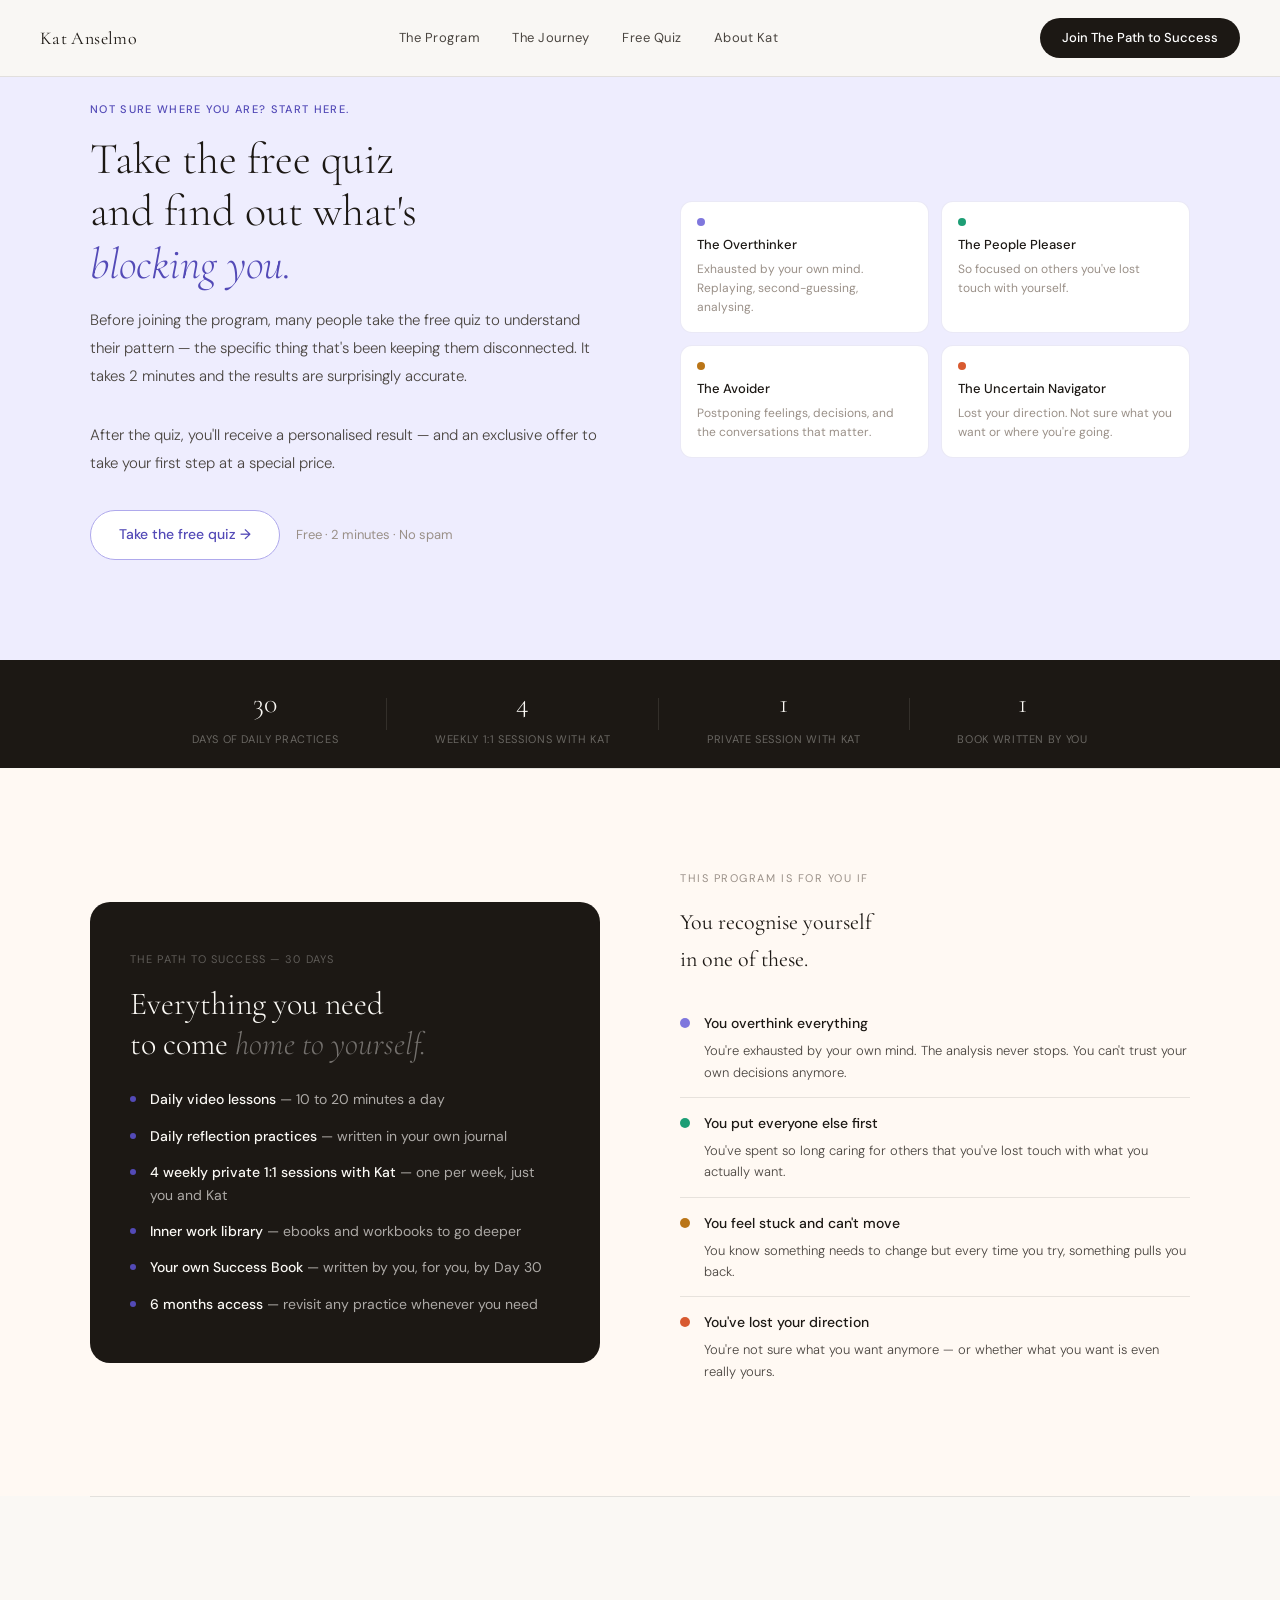
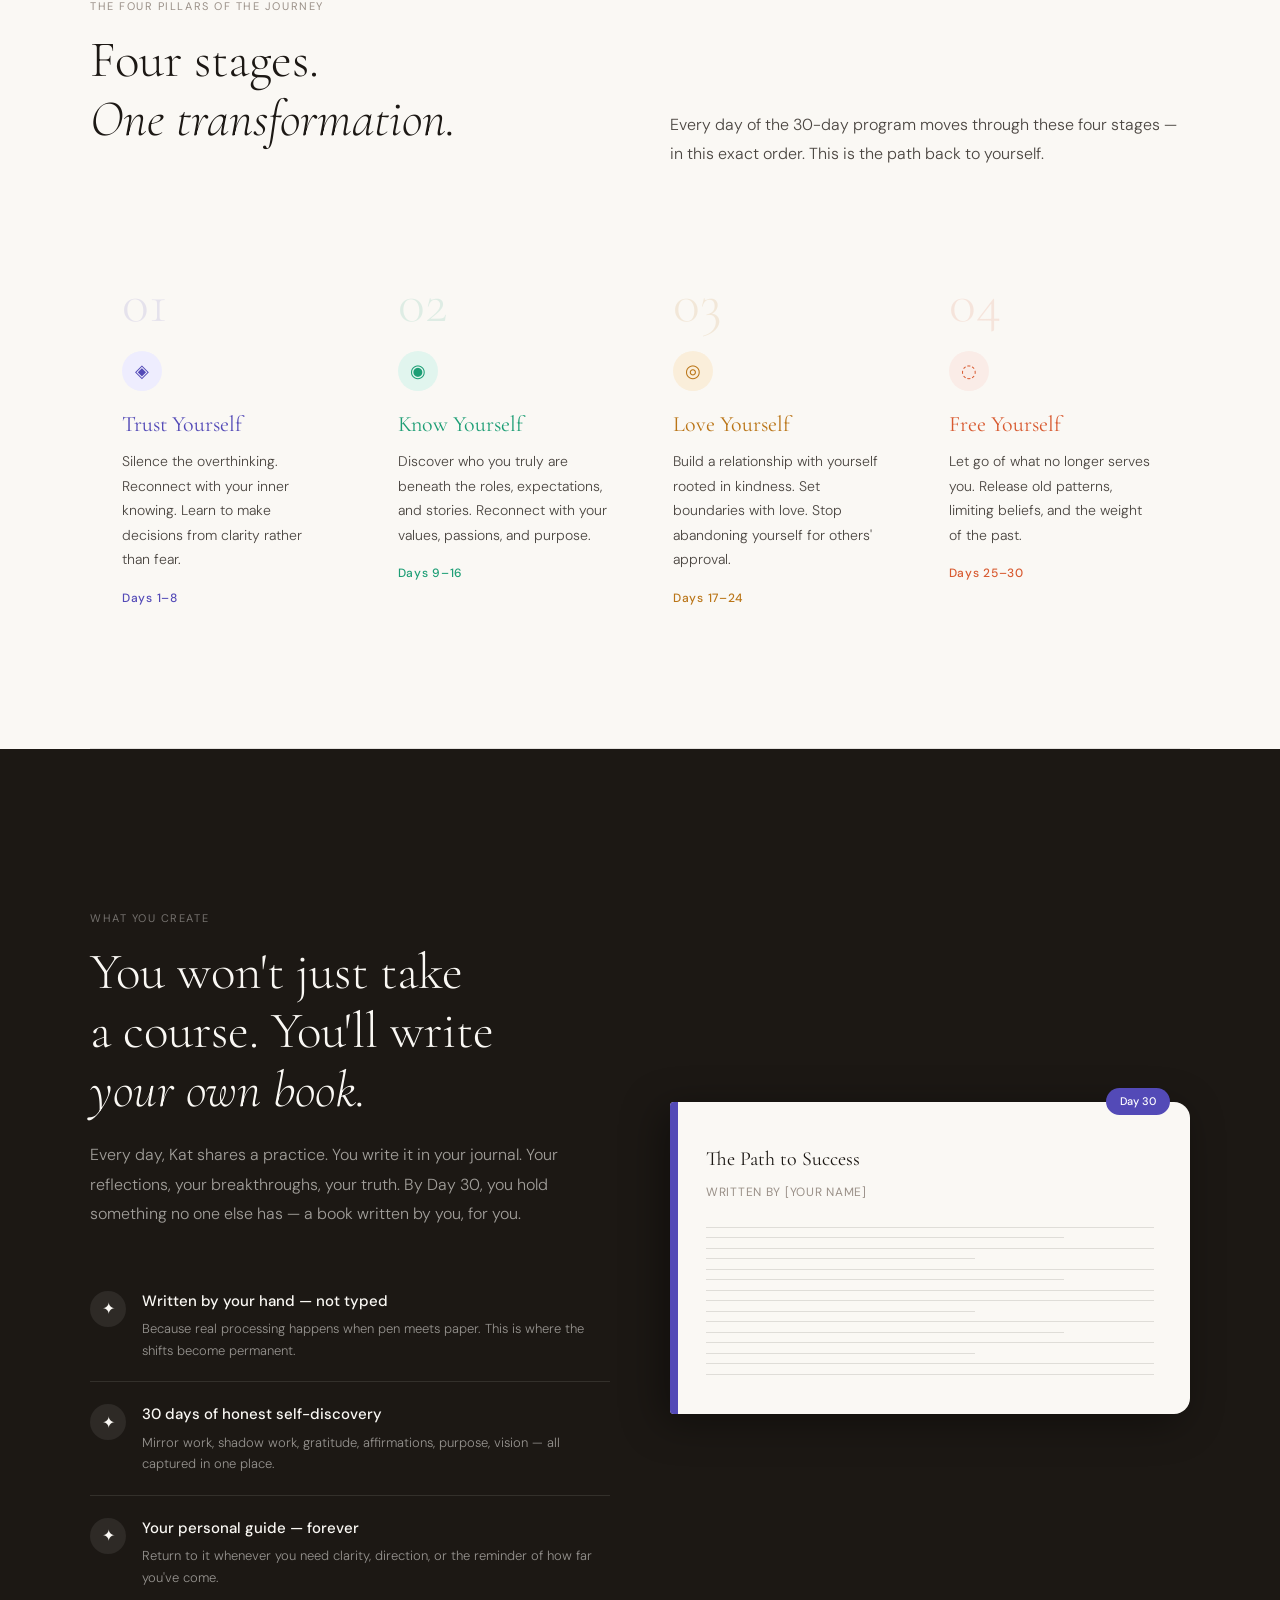
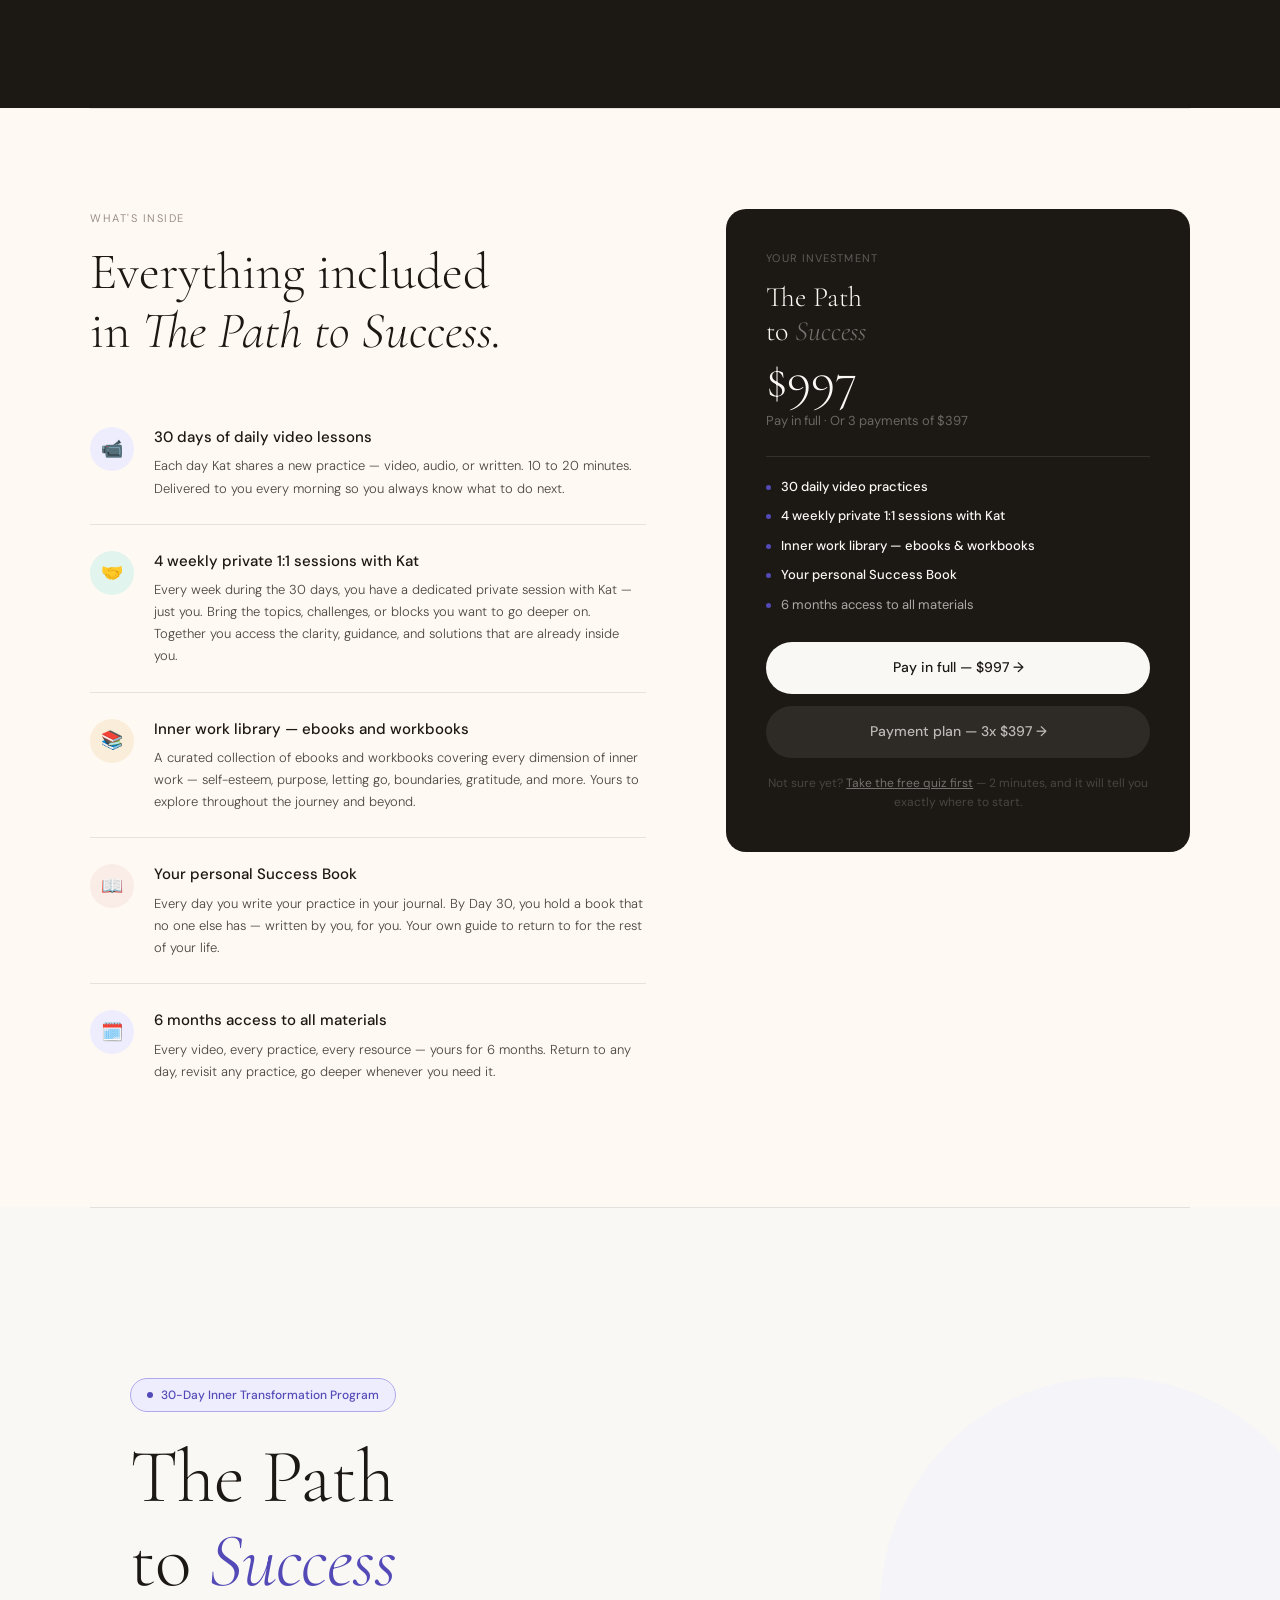
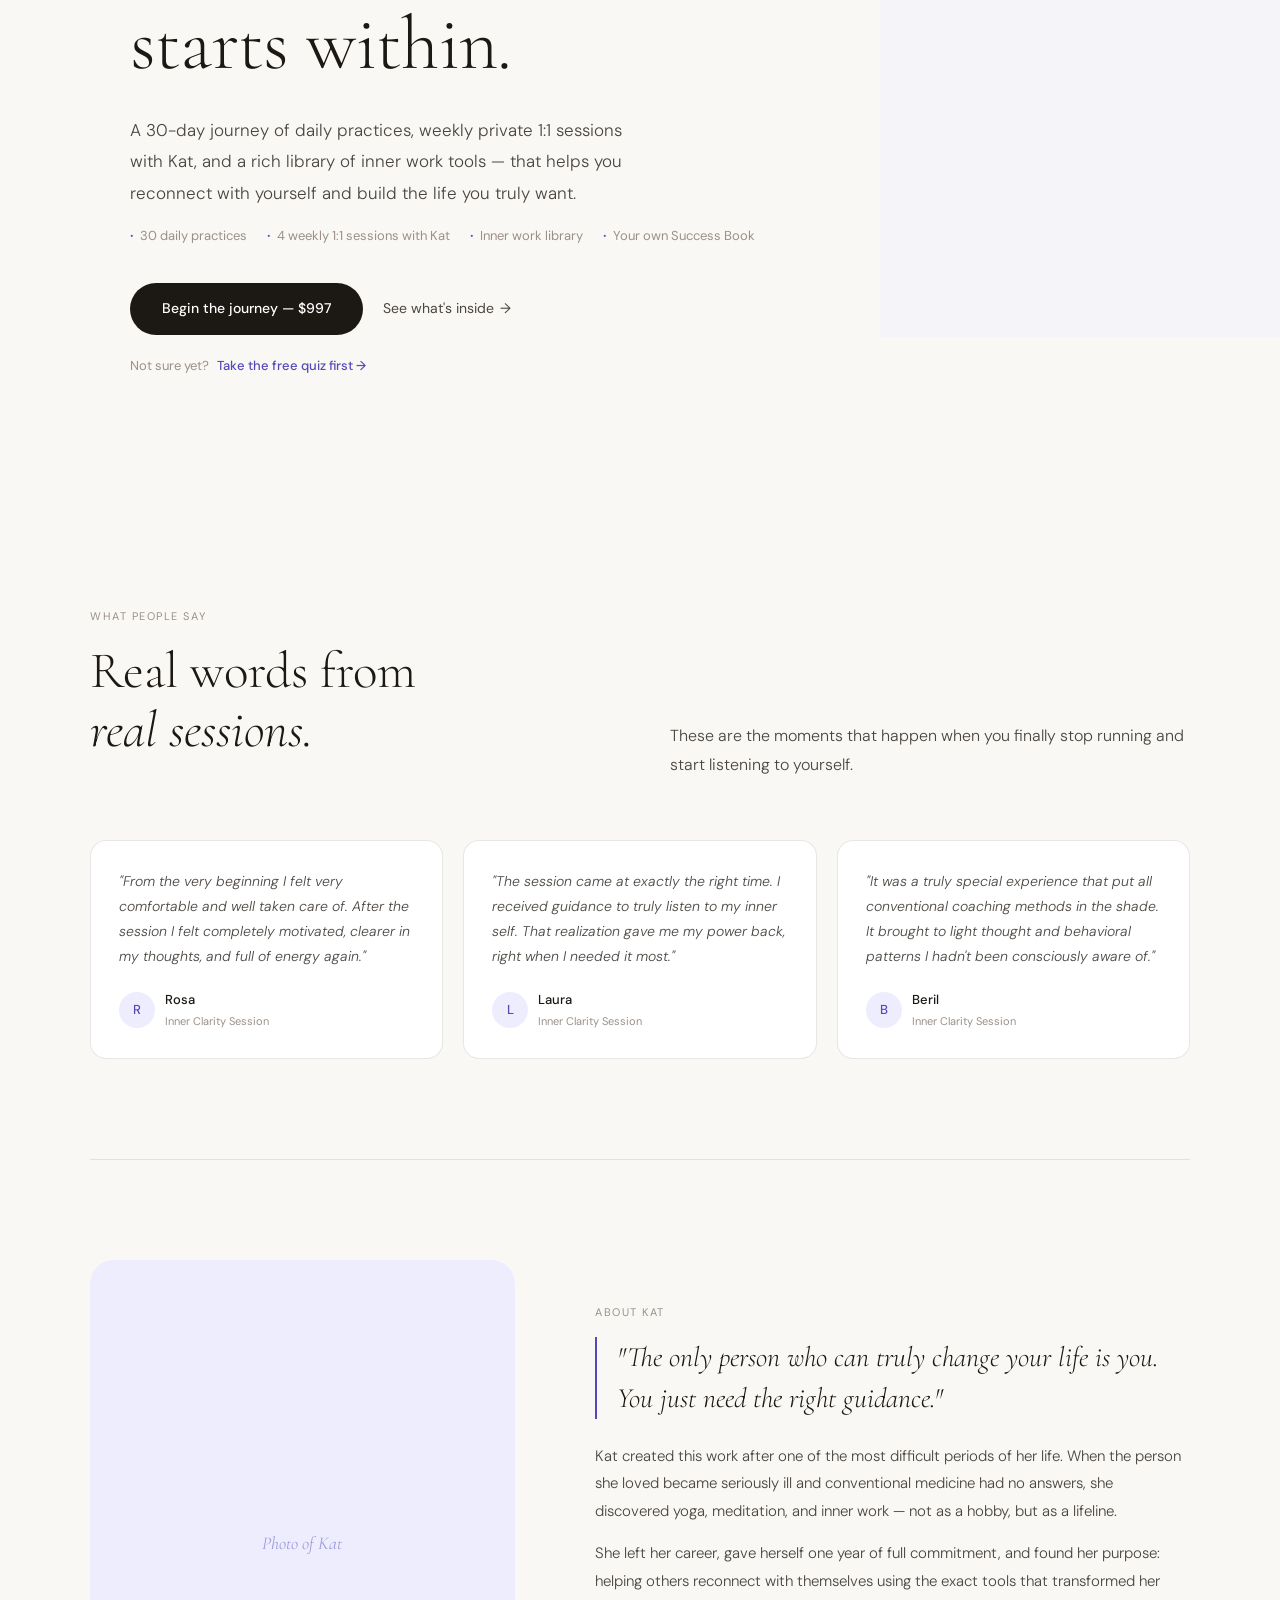
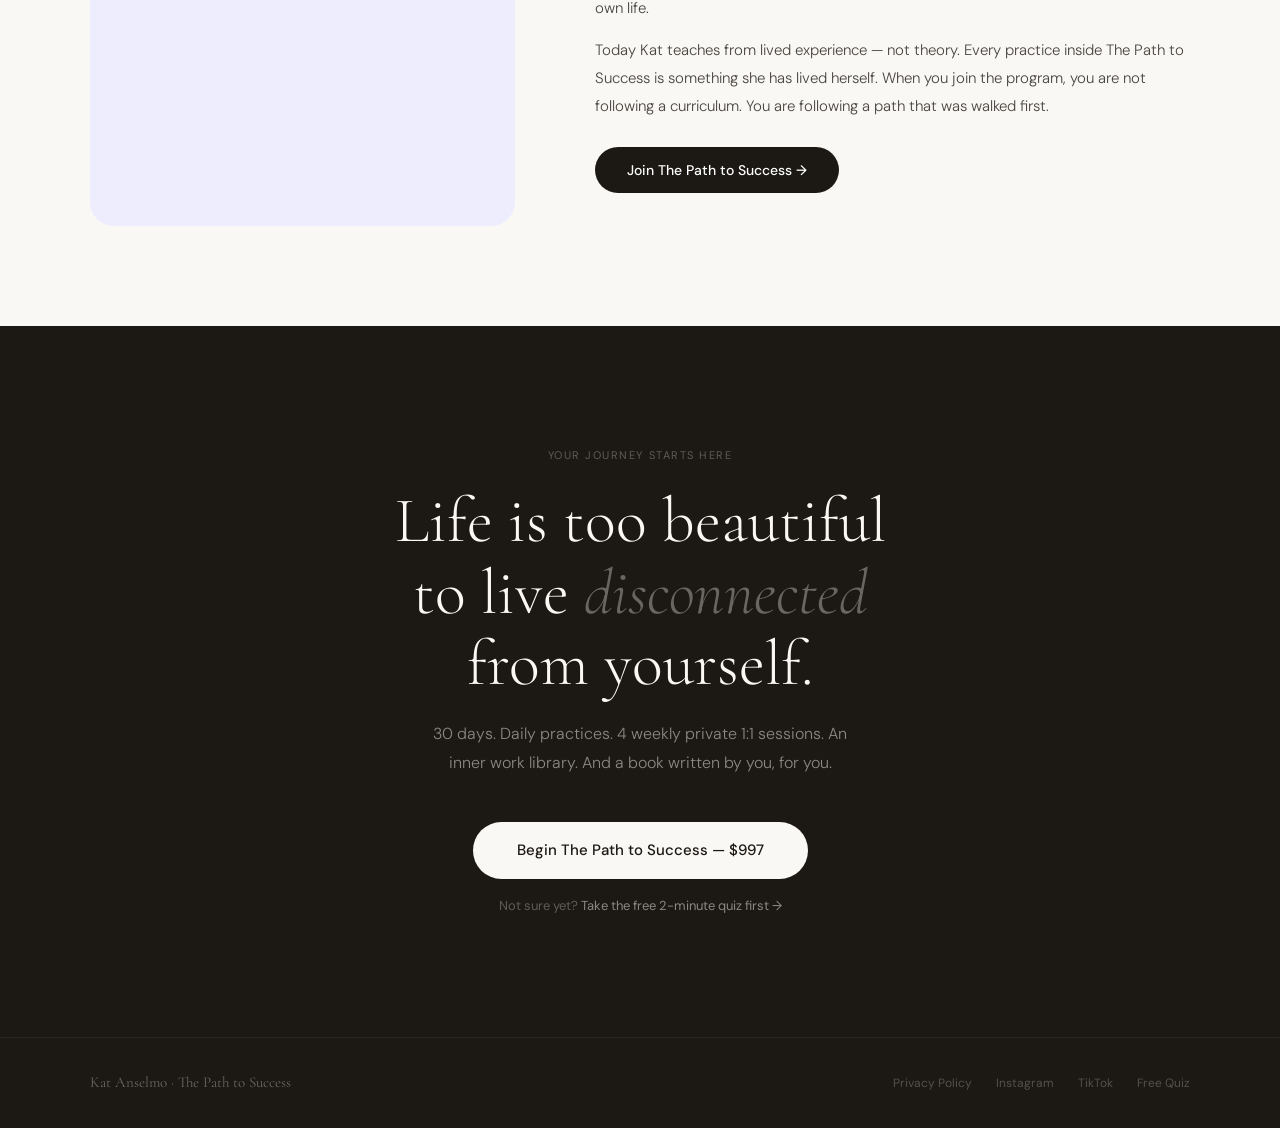
==== commit e9492419: "Rename index.html to Old_index.html" ====
--- a/Old_index.html
+++ b/Old_index.html
@@ -256,35 +256,48 @@
   <a href="https://payhip.com/b/zwPqE" class="nav-cta">Join The Path to Success</a>
 </nav>
 
-<!-- HERO — COURSE IS THE STAR -->
-<section style="padding:0; position:relative; overflow:hidden;">
-  <div class="hero-float"></div>
-  <div class="hero">
-    <div class="hero-content">
-      <div class="hero-course-tag">
-        <div class="hero-course-tag-dot"></div>
-        30-Day Inner Transformation Program
-      </div>
-      <h1 class="hero-headline">
-        The Path<br>to <em>Success</em><br>starts within.
-      </h1>
-      <p class="hero-sub">A 30-day journey of daily practices, weekly private 1:1 sessions with Kat, and a rich library of inner work tools — that helps you reconnect with yourself and build the life you truly want.</p>
-      <div class="hero-course-details">
-        <span class="hero-detail">30 daily practices</span>
-        <span class="hero-detail">4 weekly 1:1 sessions with Kat</span>
-        <span class="hero-detail">Inner work library</span>
-        <span class="hero-detail">Your own Success Book</span>
-      </div>
-      <div class="hero-actions">
-        <a href="https://payhip.com/b/zwPqE" class="btn-primary">Begin the journey — $997</a>
-        <a href="#course" class="btn-ghost">See what's inside</a>
-      </div>
-      <div class="hero-quiz-nudge">
-        Not sure yet? <a href="https://www.KatsYoga.com/quiz">Take the free quiz first →</a>
-      </div>
-    </div>
-  </div>
-</section>
+<!-- QUIZ — SUPPORTING ROLE -->
+<section class="quiz-section" id="quiz">
+  <div class="container">
+    <div class="quiz-inner">
+      <div class="quiz-content">
+        <div class="quiz-tag">Not sure where you are? Start here.</div>
+        <h2 class="quiz-title">Take the free quiz<br>and find out what's<br><em>blocking you.</em></h2>
+        <p class="quiz-desc">Before joining the program, many people take the free quiz to understand their pattern — the specific thing that's been keeping them disconnected. It takes 2 minutes and the results are surprisingly accurate.</p>
+        <p class="quiz-desc" style="margin-bottom:0;">After the quiz, you'll receive a personalised result — and an exclusive offer to take your first step at a special price.</p>
+        <div class="quiz-cta-row">
+          <a href="https://www.KatsYoga.com/quiz" class="btn-quiz">Take the free quiz →</a>
+          <span class="quiz-note">Free · 2 minutes · No spam</span>
+        </div>
+      </div>
+      <div class="quiz-types">
+        <div class="quiz-type">
+          <div class="qt-dot" style="background:#7F77DD"></div>
+          <div class="qt-title">The Overthinker</div>
+          <div class="qt-desc">Exhausted by your own mind. Replaying, second-guessing, analysing.</div>
+        </div>
+        <div class="quiz-type">
+          <div class="qt-dot" style="background:#1D9E75"></div>
+          <div class="qt-title">The People Pleaser</div>
+          <div class="qt-desc">So focused on others you've lost touch with yourself.</div>
+        </div>
+        <div class="quiz-type">
+          <div class="qt-dot" style="background:#BA7517"></div>
+          <div class="qt-title">The Avoider</div>
+          <div class="qt-desc">Postponing feelings, decisions, and the conversations that matter.</div>
+        </div>
+        <div class="quiz-type">
+          <div class="qt-dot" style="background:#D85A30"></div>
+          <div class="qt-title">The Uncertain Navigator</div>
+          <div class="qt-desc">Lost your direction. Not sure what you want or where you're going.</div>
+        </div>
+      </div>
+    </div>
+  </div>
+</section>
+
+<div class="divider"></div>
+
 
 <!-- SOCIAL PROOF BAR -->
 <div class="proof-bar">
@@ -542,47 +555,36 @@
 
 <div class="divider"></div>
 
-<!-- QUIZ — SUPPORTING ROLE -->
-<section class="quiz-section" id="quiz">
-  <div class="container">
-    <div class="quiz-inner">
-      <div class="quiz-content">
-        <div class="quiz-tag">Not sure where you are? Start here.</div>
-        <h2 class="quiz-title">Take the free quiz<br>and find out what's<br><em>blocking you.</em></h2>
-        <p class="quiz-desc">Before joining the program, many people take the free quiz to understand their pattern — the specific thing that's been keeping them disconnected. It takes 2 minutes and the results are surprisingly accurate.</p>
-        <p class="quiz-desc" style="margin-bottom:0;">After the quiz, you'll receive a personalised result — and an exclusive offer to take your first step at a special price.</p>
-        <div class="quiz-cta-row">
-          <a href="https://www.KatsYoga.com/quiz" class="btn-quiz">Take the free quiz →</a>
-          <span class="quiz-note">Free · 2 minutes · No spam</span>
-        </div>
-      </div>
-      <div class="quiz-types">
-        <div class="quiz-type">
-          <div class="qt-dot" style="background:#7F77DD"></div>
-          <div class="qt-title">The Overthinker</div>
-          <div class="qt-desc">Exhausted by your own mind. Replaying, second-guessing, analysing.</div>
-        </div>
-        <div class="quiz-type">
-          <div class="qt-dot" style="background:#1D9E75"></div>
-          <div class="qt-title">The People Pleaser</div>
-          <div class="qt-desc">So focused on others you've lost touch with yourself.</div>
-        </div>
-        <div class="quiz-type">
-          <div class="qt-dot" style="background:#BA7517"></div>
-          <div class="qt-title">The Avoider</div>
-          <div class="qt-desc">Postponing feelings, decisions, and the conversations that matter.</div>
-        </div>
-        <div class="quiz-type">
-          <div class="qt-dot" style="background:#D85A30"></div>
-          <div class="qt-title">The Uncertain Navigator</div>
-          <div class="qt-desc">Lost your direction. Not sure what you want or where you're going.</div>
-        </div>
-      </div>
-    </div>
-  </div>
-</section>
-
-<div class="divider"></div>
+<!-- HERO — COURSE IS THE STAR -->
+<section style="padding:0; position:relative; overflow:hidden;">
+  <div class="hero-float"></div>
+  <div class="hero">
+    <div class="hero-content">
+      <div class="hero-course-tag">
+        <div class="hero-course-tag-dot"></div>
+        30-Day Inner Transformation Program
+      </div>
+      <h1 class="hero-headline">
+        The Path<br>to <em>Success</em><br>starts within.
+      </h1>
+      <p class="hero-sub">A 30-day journey of daily practices, weekly private 1:1 sessions with Kat, and a rich library of inner work tools — that helps you reconnect with yourself and build the life you truly want.</p>
+      <div class="hero-course-details">
+        <span class="hero-detail">30 daily practices</span>
+        <span class="hero-detail">4 weekly 1:1 sessions with Kat</span>
+        <span class="hero-detail">Inner work library</span>
+        <span class="hero-detail">Your own Success Book</span>
+      </div>
+      <div class="hero-actions">
+        <a href="https://payhip.com/b/zwPqE" class="btn-primary">Begin the journey — $997</a>
+        <a href="#course" class="btn-ghost">See what's inside</a>
+      </div>
+      <div class="hero-quiz-nudge">
+        Not sure yet? <a href="https://www.KatsYoga.com/quiz">Take the free quiz first →</a>
+      </div>
+    </div>
+  </div>
+</section>
+
 
 <!-- TESTIMONIALS -->
 <section>
